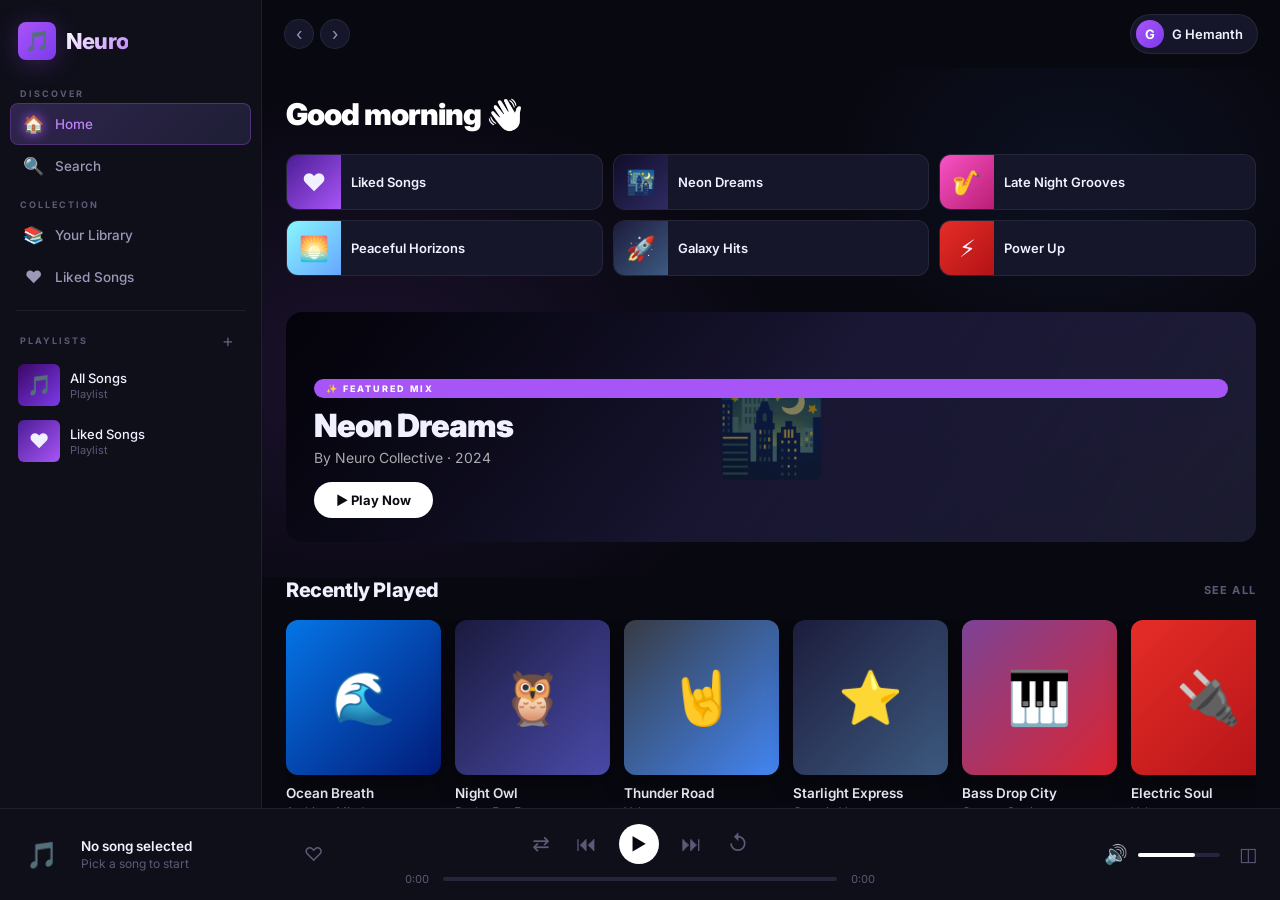
==== class.html/anti/neuro-music-app/frontend/index.html @ c32388c1 "Add files via upload" ====
<!DOCTYPE html>
<html lang="en">
<head>
    <meta charset="UTF-8">
    <meta name="viewport" content="width=device-width, initial-scale=1.0">
    <title>Neuro Music — Music for Everyone</title>
    <meta name="description" content="Neuro Music — Stream your favorite songs, discover new artists, and create playlists. Your music, your way.">
    <link rel="preconnect" href="https://fonts.googleapis.com">
    <link rel="preconnect" href="https://fonts.gstatic.com" crossorigin>
    <link href="https://fonts.googleapis.com/css2?family=Inter:ital,opsz,wght@0,14..32,300;0,14..32,400;0,14..32,500;0,14..32,600;0,14..32,700;0,14..32,800;0,14..32,900;1,14..32,400&display=swap" rel="stylesheet">
    <style>
        /* ===== RESET ===== */
        *, *::before, *::after { margin:0; padding:0; box-sizing:border-box; }
        a { text-decoration:none; color:inherit; }
        button { font-family: inherit; cursor:pointer; }
        input { font-family: inherit; }

        /* ===== DESIGN TOKENS ===== */
        :root {
            --bg-base:        #080810;
            --bg-elevated:    #0f0f1a;
            --bg-card:        #16162a;
            --bg-highlight:   #1e1e35;
            --bg-hover:       #252540;

            --accent:         #a855f7;
            --accent-light:   #c084fc;
            --accent-dark:    #7c3aed;
            --accent-glow:    rgba(168,85,247,0.25);
            --accent-glow2:   rgba(168,85,247,0.12);

            --pink:           #ec4899;
            --blue:           #3b82f6;
            --cyan:           #22d3ee;
            --green:          #22c55e;
            --yellow:         #eab308;
            --orange:         #f97316;
            --red:            #ef4444;

            --text-primary:   #f1f0ff;
            --text-secondary: #9b98b8;
            --text-muted:     #5c5a78;

            --border:         rgba(255,255,255,0.07);
            --border-subtle:  rgba(255,255,255,0.04);
            --border-accent:  rgba(168,85,247,0.35);

            --sidebar-w:      262px;
            --player-h:       92px;
            --np-w:           310px;

            --ease:           cubic-bezier(0.4,0,0.2,1);
            --t1:             0.15s;
            --t2:             0.25s;
            --t3:             0.4s;
            --radius-sm:      8px;
            --radius-md:      12px;
            --radius-lg:      16px;
            --radius-xl:      24px;
            --radius-pill:    999px;
        }

        html, body { height:100%; overflow:hidden; background:var(--bg-base); color:var(--text-primary); font-family:'Inter',system-ui,sans-serif; font-size:14px; -webkit-font-smoothing:antialiased; }

        /* ===== SCROLLBAR ===== */
        ::-webkit-scrollbar { width:5px; height:5px; }
        ::-webkit-scrollbar-track { background:transparent; }
        ::-webkit-scrollbar-thumb { background:var(--bg-hover); border-radius:3px; }
        ::-webkit-scrollbar-thumb:hover { background:var(--text-muted); }

        /* ===== APP GRID ===== */
        #app {
            display:grid;
            grid-template-columns: var(--sidebar-w) 1fr;
            grid-template-rows: 1fr var(--player-h);
            height:100vh;
            overflow:hidden;
        }

        /* ===== SIDEBAR ===== */
        #sidebar {
            grid-row:1; grid-column:1;
            background:var(--bg-elevated);
            border-right:1px solid var(--border);
            display:flex; flex-direction:column;
            overflow:hidden; z-index:10;
        }

        .sidebar-logo {
            padding:22px 18px 16px;
            display:flex; align-items:center; gap:10px;
            flex-shrink:0;
        }

        .logo-icon {
            width:38px; height:38px;
            background:linear-gradient(135deg, var(--accent), var(--accent-dark));
            border-radius:var(--radius-sm);
            display:flex; align-items:center; justify-content:center;
            font-size:20px;
            box-shadow:0 4px 24px var(--accent-glow);
            flex-shrink:0;
        }

        .logo-text {
            font-size:22px; font-weight:800; letter-spacing:-0.8px;
            background:linear-gradient(135deg,#fff 0%,var(--accent-light) 100%);
            -webkit-background-clip:text; -webkit-text-fill-color:transparent; background-clip:text;
        }

        .sidebar-nav { padding:0 10px 4px; flex-shrink:0; }

        .nav-section-label {
            font-size:9px; font-weight:700; text-transform:uppercase; letter-spacing:2px;
            color:var(--text-muted); padding:12px 10px 4px;
        }

        .nav-item {
            display:flex; align-items:center; gap:12px;
            padding:10px 12px; border-radius:var(--radius-sm);
            color:var(--text-secondary); font-weight:500; font-size:13.5px;
            transition:all var(--t1) var(--ease);
            cursor:pointer; position:relative; overflow:hidden;
            border:1px solid transparent;
        }
        .nav-item::before {
            content:''; position:absolute; inset:0;
            background:linear-gradient(135deg,var(--accent-glow2),transparent);
            opacity:0; transition:opacity var(--t1) var(--ease);
        }
        .nav-item:hover { color:var(--text-primary); background:var(--bg-hover); }
        .nav-item.active { color:var(--accent-light); background:var(--bg-highlight); border-color:var(--border-accent); }
        .nav-item.active::before { opacity:1; }
        .nav-item.active .nav-icon { filter:drop-shadow(0 0 6px var(--accent)); }

        .nav-icon { font-size:17px; width:20px; text-align:center; flex-shrink:0; }

        .sidebar-divider { height:1px; background:var(--border); margin:8px 16px; flex-shrink:0; }

        /* Library */
        .library-section { flex:1; overflow-y:auto; padding:0 10px 12px; }

        .library-header {
            display:flex; align-items:center; justify-content:space-between;
            padding:8px 10px 4px;
        }
        .library-title { font-size:9px; font-weight:700; text-transform:uppercase; letter-spacing:2px; color:var(--text-muted); }

        .icon-btn {
            background:none; border:none; color:var(--text-muted);
            display:flex; align-items:center; justify-content:center;
            width:26px; height:26px; border-radius:6px;
            font-size:18px; transition:all var(--t1) var(--ease);
        }
        .icon-btn:hover { color:var(--text-primary); background:var(--bg-hover); }
        .icon-btn.accent { background:var(--accent); color:#fff; }

        .playlist-item {
            display:flex; align-items:center; gap:10px;
            padding:7px 8px; border-radius:var(--radius-sm);
            cursor:pointer; transition:all var(--t1) var(--ease);
        }
        .playlist-item:hover { background:var(--bg-hover); }
        .playlist-item.active { background:var(--bg-highlight); }

        .playlist-thumb {
            width:42px; height:42px; border-radius:6px; flex-shrink:0;
            display:flex; align-items:center; justify-content:center;
            font-size:20px; overflow:hidden;
        }
        .playlist-info { flex:1; min-width:0; }
        .playlist-name { font-size:13px; font-weight:500; white-space:nowrap; overflow:hidden; text-overflow:ellipsis; }
        .playlist-meta { font-size:11px; color:var(--text-muted); margin-top:1px; }

        /* ===== MAIN ===== */
        #main {
            grid-row:1; grid-column:2;
            overflow:hidden; display:flex; flex-direction:column; position:relative;
        }

        /* Topbar */
        #topbar {
            flex-shrink:0;
            display:flex; align-items:center; justify-content:space-between;
            padding:14px 22px;
            background:linear-gradient(180deg, var(--bg-base) 0%, transparent 100%);
            position:relative; z-index:5;
        }
        .topbar-left { display:flex; gap:6px; }
        .topbar-btn {
            width:30px; height:30px; border-radius:50%;
            background:var(--bg-card); border:1px solid var(--border);
            color:var(--text-secondary); font-size:17px;
            display:flex; align-items:center; justify-content:center;
            transition:all var(--t1) var(--ease);
        }
        .topbar-btn:hover { background:var(--bg-hover); color:var(--text-primary); }

        .topbar-right { display:flex; align-items:center; gap:10px; }
        .user-chip {
            display:flex; align-items:center; gap:8px;
            background:var(--bg-card); border:1px solid var(--border);
            border-radius:var(--radius-pill); padding:5px 14px 5px 5px;
            cursor:pointer; transition:all var(--t1) var(--ease);
        }
        .user-chip:hover { background:var(--bg-hover); border-color:var(--border-accent); }
        .user-avatar {
            width:28px; height:28px; border-radius:50%;
            background:linear-gradient(135deg,var(--accent),var(--accent-dark));
            display:flex; align-items:center; justify-content:center;
            font-size:13px; font-weight:700; color:#fff;
        }
        .user-name { font-size:13px; font-weight:600; }

        /* Content */
        #content { flex:1; overflow-y:auto; overflow-x:hidden; }

        /* ===== VIEWS ===== */
        .view { display:none; animation:viewIn 0.28s var(--ease); }
        .view.active { display:block; }
        @keyframes viewIn { from { opacity:0; transform:translateY(10px); } to { opacity:1; transform:translateY(0); } }

        /* ===== HOME ===== */
        .home-header {
            padding:28px 24px 0;
            position:relative; overflow:hidden;
        }
        .home-header::before {
            content:''; position:absolute; inset:0;
            background:
                radial-gradient(ellipse 60% 80% at 10% 60%, rgba(168,85,247,0.12) 0%, transparent 70%),
                radial-gradient(ellipse 40% 60% at 80% 20%, rgba(59,130,246,0.08) 0%, transparent 60%);
            pointer-events:none;
        }
        .greeting {
            font-size:30px; font-weight:900; letter-spacing:-1px;
            background:linear-gradient(120deg,#fff 30%,var(--accent-light) 100%);
            -webkit-background-clip:text; -webkit-text-fill-color:transparent; background-clip:text;
            margin-bottom:22px; position:relative;
        }
        .quick-grid {
            display:grid; grid-template-columns:repeat(3,1fr); gap:10px;
            margin-bottom:36px; position:relative;
        }
        .quick-card {
            display:flex; align-items:center; gap:10px;
            background:var(--bg-card); border:1px solid var(--border);
            border-radius:var(--radius-md); overflow:hidden;
            cursor:pointer; transition:all var(--t2) var(--ease);
        }
        .quick-card:hover { background:var(--bg-hover); border-color:var(--border-accent); transform:translateY(-2px); box-shadow:0 8px 28px rgba(0,0,0,0.35); }
        .quick-thumb { width:54px; height:54px; flex-shrink:0; display:flex; align-items:center; justify-content:center; font-size:24px; }
        .quick-name { font-size:13px; font-weight:600; }

        /* Featured banner */
        .featured-banner {
            border-radius:var(--radius-lg); overflow:hidden;
            height:230px; cursor:pointer; position:relative; margin-bottom:36px;
        }
        .featured-bg { position:absolute; inset:0; display:flex; align-items:center; justify-content:center; font-size:90px; }
        .featured-overlay { position:absolute; inset:0; background:linear-gradient(120deg,rgba(0,0,0,0.75) 0%,rgba(0,0,0,0.25) 100%); }
        .featured-content { position:relative; z-index:2; padding:24px 28px; height:100%; display:flex; flex-direction:column; justify-content:flex-end; }
        .featured-tag { display:inline-block; background:var(--accent); color:#fff; font-size:9px; font-weight:800; text-transform:uppercase; letter-spacing:2px; padding:4px 12px; border-radius:var(--radius-pill); margin-bottom:10px; }
        .featured-title { font-size:32px; font-weight:900; letter-spacing:-1px; margin-bottom:6px; line-height:1.1; }
        .featured-sub { font-size:14px; color:rgba(255,255,255,0.65); margin-bottom:16px; }
        .featured-play {
            display:inline-flex; align-items:center; gap:8px;
            background:#fff; color:#0a0a10; border:none; border-radius:var(--radius-pill);
            padding:10px 22px; font-size:13px; font-weight:700; cursor:pointer;
            transition:all var(--t1) var(--ease); width:fit-content;
        }
        .featured-play:hover { transform:scale(1.04); box-shadow:0 8px 30px rgba(255,255,255,0.25); }

        /* Section */
        .section { padding:0 24px 36px; }
        .section-head { display:flex; align-items:center; justify-content:space-between; margin-bottom:18px; }
        .section-title { font-size:20px; font-weight:800; letter-spacing:-0.4px; }
        .see-all { font-size:11px; font-weight:700; text-transform:uppercase; letter-spacing:1.2px; color:var(--text-muted); cursor:pointer; transition:color var(--t1) var(--ease); }
        .see-all:hover { color:var(--accent-light); }

        .cards-row { display:flex; gap:14px; overflow-x:auto; padding-bottom:8px; }
        .cards-row::-webkit-scrollbar { height:0; }

        /* Music Card */
        .music-card { flex-shrink:0; width:155px; cursor:pointer; transition:transform var(--t2) var(--ease); }
        .music-card:hover { transform:translateY(-5px); }
        .music-card:hover .card-overlay { opacity:1; }
        .music-card:hover .card-play { transform:scale(1) translateY(0); opacity:1; }

        .card-art-wrap { position:relative; width:100%; aspect-ratio:1; border-radius:var(--radius-md); overflow:hidden; margin-bottom:10px; box-shadow:0 6px 24px rgba(0,0,0,0.45); }
        .card-art { width:100%; height:100%; display:flex; align-items:center; justify-content:center; font-size:52px; }
        .card-overlay { position:absolute; inset:0; background:rgba(0,0,0,0.45); opacity:0; transition:opacity var(--t2) var(--ease); display:flex; align-items:flex-end; justify-content:flex-end; padding:10px; }
        .card-play {
            width:46px; height:46px; border-radius:50%;
            background:var(--accent); border:none; color:#fff; font-size:18px;
            display:flex; align-items:center; justify-content:center;
            box-shadow:0 4px 20px rgba(168,85,247,0.6);
            transform:scale(0.85) translateY(8px); opacity:0;
            transition:all var(--t2) var(--ease);
        }
        .card-play:hover { transform:scale(1.06) translateY(0) !important; background:var(--accent-light); }
        .card-title { font-size:13.5px; font-weight:600; white-space:nowrap; overflow:hidden; text-overflow:ellipsis; margin-bottom:3px; }
        .card-sub { font-size:12px; color:var(--text-muted); white-space:nowrap; overflow:hidden; text-overflow:ellipsis; }

        .artist-card .card-art-wrap { border-radius:50%; }

        /* ===== SEARCH ===== */
        .search-top { padding:28px 24px 0; }
        .search-title { font-size:26px; font-weight:900; letter-spacing:-0.8px; margin-bottom:18px; }
        .search-box { position:relative; margin-bottom:32px; }
        .search-icon { position:absolute; left:16px; top:50%; transform:translateY(-50%); font-size:17px; color:var(--text-muted); pointer-events:none; }
        #search-input {
            width:100%; background:var(--bg-card); border:1px solid var(--border);
            border-radius:var(--radius-pill); padding:13px 20px 13px 46px;
            font-size:14.5px; color:var(--text-primary); outline:none;
            transition:all var(--t1) var(--ease);
        }
        #search-input:focus { border-color:var(--accent); box-shadow:0 0 0 3px var(--accent-glow); background:var(--bg-elevated); }
        #search-input::placeholder { color:var(--text-muted); }

        .genre-grid { display:grid; grid-template-columns:repeat(4,1fr); gap:12px; padding:0 24px 32px; }
        .genre-card { position:relative; aspect-ratio:1.65; border-radius:var(--radius-md); overflow:hidden; cursor:pointer; transition:transform var(--t2) var(--ease); }
        .genre-card:hover { transform:scale(1.03); }
        .genre-card:hover .genre-overlay { opacity:1; }
        .genre-bg { position:absolute; inset:0; }
        .genre-overlay { position:absolute; inset:0; background:rgba(0,0,0,0.2); opacity:0; transition:opacity var(--t1) var(--ease); }
        .genre-name { position:absolute; top:12px; left:14px; font-size:14px; font-weight:700; color:#fff; text-shadow:0 1px 4px rgba(0,0,0,0.5); }
        .genre-emoji { position:absolute; right:8px; bottom:-6px; font-size:44px; transform:rotate(20deg); opacity:0.85; }

        #search-results { padding:0 24px 32px; }
        .results-title { font-size:19px; font-weight:700; margin-bottom:16px; }

        /* ===== TRACK LIST ===== */
        .track-list { display:flex; flex-direction:column; gap:1px; }
        .tl-header {
            display:grid; grid-template-columns:46px 1fr 32px 52px;
            align-items:center; gap:8px;
            padding:6px 10px 10px;
            border-bottom:1px solid var(--border);
            margin-bottom:4px;
            color:var(--text-muted); font-size:11px; font-weight:700; text-transform:uppercase; letter-spacing:1.1px;
        }
        .track-row {
            display:grid; grid-template-columns:46px 1fr 32px 52px;
            align-items:center; gap:8px;
            padding:7px 10px; border-radius:var(--radius-sm);
            cursor:pointer; transition:background var(--t1) var(--ease);
        }
        .track-row:hover { background:var(--bg-hover); }
        .track-row.playing { background:var(--bg-highlight); }
        .track-row.playing .track-title { color:var(--accent-light); }

        .track-num-wrap { display:flex; align-items:center; justify-content:center; width:32px; }
        .track-num { color:var(--text-muted); font-size:13px; }
        .track-row:hover .track-num { display:none; }
        .track-play-ico { display:none; color:var(--accent); font-size:13px; }
        .track-row:hover .track-play-ico { display:flex; align-items:center; justify-content:center; }
        .track-row.playing .track-num { display:none; }
        .track-row.playing .track-play-ico { display:flex; }

        .track-info-cell { display:flex; align-items:center; gap:11px; min-width:0; }
        .track-art { width:42px; height:42px; border-radius:6px; flex-shrink:0; display:flex; align-items:center; justify-content:center; font-size:20px; }
        .track-text { min-width:0; }
        .track-title { font-size:14px; font-weight:500; white-space:nowrap; overflow:hidden; text-overflow:ellipsis; }
        .track-artist { font-size:12px; color:var(--text-muted); white-space:nowrap; overflow:hidden; text-overflow:ellipsis; margin-top:2px; }

        .like-btn {
            background:none; border:none; color:var(--text-muted); font-size:17px;
            padding:4px; cursor:pointer; transition:all var(--t1) var(--ease);
            opacity:0; display:flex; align-items:center; justify-content:center;
        }
        .track-row:hover .like-btn { opacity:1; }
        .like-btn.liked { color:var(--accent); opacity:1; }
        .like-btn:hover { transform:scale(1.25); }

        .track-dur { color:var(--text-muted); font-size:12.5px; text-align:right; font-variant-numeric:tabular-nums; }

        /* Playing bars animation */
        .play-bars { display:flex; align-items:flex-end; gap:2px; height:14px; }
        .play-bar { width:3px; border-radius:1.5px; background:var(--accent); animation:bars 0.7s ease-in-out infinite alternate; }
        .play-bar:nth-child(1) { animation-delay:0s; }
        .play-bar:nth-child(2) { animation-delay:0.15s; }
        .play-bar:nth-child(3) { animation-delay:0.05s; }
        .play-bar:nth-child(4) { animation-delay:0.25s; }
        @keyframes bars { from { height:20%; } to { height:100%; } }

        /* ===== LIBRARY / LIKED / ALBUM HERO ===== */
        .page-hero {
            padding:28px 24px 20px;
            display:flex; align-items:flex-end; gap:22px;
            position:relative; overflow:hidden;
        }
        .page-hero::before {
            content:''; position:absolute; inset:0;
            background:linear-gradient(180deg, rgba(168,85,247,0.14) 0%, transparent 100%);
            pointer-events:none;
        }
        .hero-art {
            width:180px; height:180px; border-radius:var(--radius-md); flex-shrink:0;
            display:flex; align-items:center; justify-content:center; font-size:70px;
            box-shadow:0 16px 60px rgba(0,0,0,0.55); position:relative;
        }
        .hero-art.round { border-radius:50%; }
        .hero-info { padding-bottom:6px; position:relative; }
        .hero-type { font-size:10px; font-weight:700; text-transform:uppercase; letter-spacing:2px; color:var(--text-secondary); margin-bottom:6px; }
        .hero-title { font-size:44px; font-weight:900; letter-spacing:-1.5px; line-height:1.05; margin-bottom:10px; }
        .hero-meta { font-size:13px; color:var(--text-secondary); display:flex; align-items:center; flex-wrap:wrap; gap:4px; }
        .dot { width:3px; height:3px; border-radius:50%; background:var(--text-muted); flex-shrink:0; }

        .page-controls {
            padding:14px 24px 18px; display:flex; align-items:center; gap:18px;
        }
        .big-play {
            width:56px; height:56px; border-radius:50%; border:none;
            background:var(--accent); color:#fff; font-size:22px;
            display:flex; align-items:center; justify-content:center;
            box-shadow:0 4px 24px var(--accent-glow);
            transition:all var(--t1) var(--ease);
        }
        .big-play:hover { transform:scale(1.07); background:var(--accent-light); box-shadow:0 8px 32px rgba(168,85,247,0.55); }
        .ctrl-icon { background:none; border:none; color:var(--text-muted); font-size:22px; padding:6px; transition:all var(--t1) var(--ease); display:flex; align-items:center; }
        .ctrl-icon:hover { color:var(--text-primary); transform:scale(1.1); }
        .ctrl-icon.active { color:var(--accent); }

        .empty-state { padding:48px 24px; text-align:center; color:var(--text-muted); line-height:1.8; }
        .empty-state .empty-icon { font-size:48px; margin-bottom:12px; }

        /* ===== PLAYER BAR ===== */
        #player {
            grid-row:2; grid-column:1/-1;
            background:var(--bg-elevated); border-top:1px solid var(--border);
            display:grid; grid-template-columns:1fr 2fr 1fr;
            align-items:center; padding:0 14px;
            z-index:100; backdrop-filter:blur(24px);
        }

        /* Player Left */
        .player-left { display:flex; align-items:center; gap:11px; min-width:0; }
        .player-art {
            width:56px; height:56px; border-radius:var(--radius-sm); flex-shrink:0;
            display:flex; align-items:center; justify-content:center; font-size:26px;
            cursor:pointer; transition:transform var(--t1) var(--ease);
        }
        .player-art:hover { transform:scale(1.05); }
        .player-track-info { min-width:0; flex:1; }
        .player-track-name { font-size:13.5px; font-weight:600; white-space:nowrap; overflow:hidden; text-overflow:ellipsis; margin-bottom:2px; }
        .player-track-artist { font-size:12px; color:var(--text-muted); white-space:nowrap; overflow:hidden; text-overflow:ellipsis; }
        #player-like { background:none; border:none; color:var(--text-muted); font-size:19px; padding:4px; transition:all var(--t1) var(--ease); flex-shrink:0; }
        #player-like.liked { color:var(--accent); }
        #player-like:hover { transform:scale(1.2); }

        /* Player Center */
        .player-center { display:flex; flex-direction:column; align-items:center; gap:8px; padding:10px 0; }
        .player-btns { display:flex; align-items:center; gap:18px; }
        .pb {
            background:none; border:none; color:var(--text-muted); font-size:21px;
            padding:4px; display:flex; align-items:center; justify-content:center;
            transition:all var(--t1) var(--ease);
        }
        .pb:hover { color:var(--text-primary); transform:scale(1.12); }
        .pb.active { color:var(--accent); }
        #play-pause {
            width:40px; height:40px; border-radius:50%; background:#fff;
            color:#080810; font-size:17px;
        }
        #play-pause:hover { transform:scale(1.08); box-shadow:0 4px 20px rgba(255,255,255,0.28); }

        .progress-wrap { display:flex; align-items:center; gap:9px; width:100%; max-width:480px; }
        .time { font-size:11px; color:var(--text-muted); min-width:34px; font-variant-numeric:tabular-nums; text-align:center; }
        .prog-bar {
            flex:1; height:4px; background:var(--bg-hover); border-radius:2px;
            cursor:pointer; position:relative; transition:height var(--t1) var(--ease);
        }
        .prog-bar:hover { height:6px; }
        .prog-fill { height:100%; border-radius:2px; background:#fff; pointer-events:none; transition:background var(--t1) var(--ease); position:relative; }
        .prog-bar:hover .prog-fill { background:var(--accent); }
        .prog-knob {
            position:absolute; right:-6px; top:50%; transform:translateY(-50%);
            width:12px; height:12px; border-radius:50%; background:#fff;
            opacity:0; pointer-events:none; transition:opacity var(--t1) var(--ease);
        }
        .prog-bar:hover .prog-knob { opacity:1; }

        /* Player Right */
        .player-right { display:flex; align-items:center; justify-content:flex-end; gap:10px; }
        .vol-wrap { display:flex; align-items:center; gap:7px; }
        .vol-btn { background:none; border:none; color:var(--text-muted); font-size:19px; padding:3px; transition:all var(--t1) var(--ease); }
        .vol-btn:hover { color:var(--text-primary); }
        .vol-slider { width:82px; height:4px; background:var(--bg-hover); border-radius:2px; cursor:pointer; position:relative; transition:height var(--t1) var(--ease); }
        .vol-slider:hover { height:6px; }
        .vol-fill { height:100%; background:#fff; border-radius:2px; pointer-events:none; }
        .np-btn { background:none; border:1px solid transparent; color:var(--text-muted); font-size:19px; padding:5px 8px; border-radius:var(--radius-sm); transition:all var(--t1) var(--ease); }
        .np-btn:hover { color:var(--text-primary); background:var(--bg-hover); }
        .np-btn.active { color:var(--accent); border-color:var(--border-accent); background:var(--bg-highlight); }

        /* ===== NOW PLAYING PANEL ===== */
        #np-panel {
            position:fixed; right:0; top:0; bottom:var(--player-h);
            width:var(--np-w); background:var(--bg-elevated); border-left:1px solid var(--border);
            display:flex; flex-direction:column;
            transform:translateX(105%); transition:transform var(--t3) var(--ease);
            z-index:50; overflow:hidden;
        }
        #np-panel.open { transform:translateX(0); }

        .np-head {
            display:flex; align-items:center; justify-content:space-between;
            padding:18px 18px 0; flex-shrink:0;
        }
        .np-label { font-size:10px; font-weight:700; text-transform:uppercase; letter-spacing:2px; color:var(--text-muted); }
        .np-close { background:none; border:none; color:var(--text-muted); font-size:20px; transition:color var(--t1); }
        .np-close:hover { color:var(--text-primary); }

        .np-art-wrap { padding:20px 18px 12px; flex-shrink:0; }
        .np-art {
            width:100%; aspect-ratio:1; border-radius:var(--radius-lg);
            display:flex; align-items:center; justify-content:center;
            box-shadow:0 20px 70px rgba(0,0,0,0.65); overflow:hidden; position:relative;
        }
        .np-art-emoji { font-size:90px; position:relative; z-index:1; }
        .np-art-glow { position:absolute; inset:0; background:radial-gradient(ellipse at center, rgba(168,85,247,0.22), transparent 70%); }

        .np-song-info { padding:0 18px 14px; flex-shrink:0; }
        .np-song-name { font-size:17px; font-weight:700; margin-bottom:3px; }
        .np-song-artist { font-size:13px; color:var(--text-muted); }

        #vis-canvas { width:100%; height:56px; flex-shrink:0; padding:0 18px; display:block; }

        .np-queue { flex:1; overflow-y:auto; padding:0 14px 14px; }
        .queue-label { font-size:10px; font-weight:700; text-transform:uppercase; letter-spacing:2px; color:var(--text-muted); padding:12px 4px 8px; }

        /* ===== TOAST ===== */
        #toast {
            position:fixed; bottom:calc(var(--player-h) + 18px); left:50%;
            transform:translateX(-50%) translateY(10px);
            background:var(--bg-highlight); border:1px solid var(--border-accent);
            border-radius:var(--radius-pill); padding:9px 20px;
            font-size:13px; font-weight:500; color:var(--text-primary);
            opacity:0; transition:all 0.28s var(--ease);
            pointer-events:none; z-index:9999; white-space:nowrap;
            box-shadow:0 8px 32px rgba(0,0,0,0.5);
        }
        #toast.show { opacity:1; transform:translateX(-50%) translateY(0); }

        /* ===== MODAL ===== */
        .modal-bg {
            position:fixed; inset:0; background:rgba(0,0,0,0.72);
            backdrop-filter:blur(5px); display:none;
            align-items:center; justify-content:center; z-index:999;
        }
        .modal-bg.open { display:flex; animation:viewIn 0.2s var(--ease); }
        .modal-box {
            background:var(--bg-elevated); border:1px solid var(--border);
            border-radius:var(--radius-xl); padding:32px; width:360px;
            box-shadow:0 32px 80px rgba(0,0,0,0.6);
        }
        .modal-title { font-size:20px; font-weight:800; margin-bottom:22px; }
        .modal-input {
            width:100%; background:var(--bg-card); border:1px solid var(--border);
            border-radius:var(--radius-sm); padding:12px 14px;
            font-size:14px; color:var(--text-primary); outline:none;
            transition:border-color var(--t1) var(--ease); margin-bottom:18px;
        }
        .modal-input:focus { border-color:var(--accent); }
        .modal-btns { display:flex; gap:10px; justify-content:flex-end; }
        .btn { padding:10px 22px; border-radius:var(--radius-pill); border:none; font-size:13.5px; font-weight:600; cursor:pointer; transition:all var(--t1) var(--ease); }
        .btn-ghost { background:transparent; color:var(--text-secondary); }
        .btn-ghost:hover { color:var(--text-primary); background:var(--bg-hover); }
        .btn-accent { background:var(--accent); color:#fff; }
        .btn-accent:hover { background:var(--accent-light); transform:scale(1.02); }

        /* ===== MINI PULSE for playing indicator ===== */
        @keyframes pulse { 0%,100%{opacity:1} 50%{opacity:0.45} }
    </style>
</head>
<body>

<div id="app">

    <!-- ============================
         SIDEBAR
    ============================= -->
    <aside id="sidebar">

        <div class="sidebar-logo">
            <div class="logo-icon">🎵</div>
            <span class="logo-text">Neuro</span>
        </div>

        <nav class="sidebar-nav">
            <div class="nav-section-label">Discover</div>
            <div class="nav-item active" id="nav-home" onclick="navigate('home')">
                <span class="nav-icon">🏠</span> Home
            </div>
            <div class="nav-item" id="nav-search" onclick="navigate('search')">
                <span class="nav-icon">🔍</span> Search
            </div>
            <div class="nav-section-label">Collection</div>
            <div class="nav-item" id="nav-library" onclick="navigate('library')">
                <span class="nav-icon">📚</span> Your Library
            </div>
            <div class="nav-item" id="nav-liked" onclick="navigate('liked')">
                <span class="nav-icon">❤️</span> Liked Songs
            </div>
        </nav>

        <div class="sidebar-divider"></div>

        <div class="library-section">
            <div class="library-header">
                <span class="library-title">Playlists</span>
                <button class="icon-btn" onclick="openModal()" title="Create playlist">+</button>
            </div>
            <div id="sidebar-playlists"></div>
        </div>

    </aside>

    <!-- ============================
         MAIN CONTENT
    ============================= -->
    <main id="main">

        <header id="topbar">
            <div class="topbar-left">
                <button class="topbar-btn" onclick="window.history.back()">‹</button>
                <button class="topbar-btn" onclick="window.history.forward()">›</button>
            </div>
            <div class="topbar-right">
                <div class="user-chip">
                    <div class="user-avatar">G</div>
                    <span class="user-name">G Hemanth</span>
                </div>
            </div>
        </header>

        <div id="content">

            <!-- HOME -->
            <div class="view active" id="view-home">
                <div class="home-header">
                    <h1 class="greeting" id="greeting"></h1>
                    <div class="quick-grid" id="quick-grid"></div>
                    <div class="featured-banner" id="featured-banner">
                        <div class="featured-bg" id="featured-bg"></div>
                        <div class="featured-overlay"></div>
                        <div class="featured-content">
                            <span class="featured-tag">✨ Featured Mix</span>
                            <div class="featured-title" id="featured-title">Neon Dreams</div>
                            <div class="featured-sub" id="featured-sub">By Neuro Collective · 2024</div>
                            <button class="featured-play" onclick="event.stopPropagation();playAlbum(1)">▶ Play Now</button>
                        </div>
                    </div>
                </div>
                <section class="section">
                    <div class="section-head">
                        <h2 class="section-title">Recently Played</h2>
                        <span class="see-all" onclick="navigate('library')">See all</span>
                    </div>
                    <div class="cards-row" id="row-recent"></div>
                </section>
                <section class="section">
                    <div class="section-head">
                        <h2 class="section-title">Albums</h2>
                        <span class="see-all">See all</span>
                    </div>
                    <div class="cards-row" id="row-albums"></div>
                </section>
                <section class="section">
                    <div class="section-head">
                        <h2 class="section-title">Artists</h2>
                        <span class="see-all">See all</span>
                    </div>
                    <div class="cards-row" id="row-artists"></div>
                </section>
            </div>

            <!-- SEARCH -->
            <div class="view" id="view-search">
                <div class="search-top">
                    <h1 class="search-title">Search</h1>
                    <div class="search-box">
                        <span class="search-icon">🔍</span>
                        <input type="text" id="search-input" placeholder="Artists, songs, albums, genres…" oninput="handleSearch(this.value)" autocomplete="off" spellcheck="false">
                    </div>
                </div>
                <div id="search-results" style="display:none;"></div>
                <div id="genre-section">
                    <div style="padding:4px 24px 14px; font-size:17px; font-weight:700;">Browse by Genre</div>
                    <div class="genre-grid" id="genre-grid"></div>
                </div>
            </div>

            <!-- LIBRARY -->
            <div class="view" id="view-library">
                <div class="page-hero">
                    <div class="hero-art" style="background:linear-gradient(135deg,#3b0764,#7c3aed,#a855f7);">📚</div>
                    <div class="hero-info">
                        <div class="hero-type">Collection</div>
                        <h1 class="hero-title">Your Library</h1>
                        <div class="hero-meta" id="library-meta"></div>
                    </div>
                </div>
                <div class="page-controls">
                    <button class="big-play" onclick="playAll()">▶</button>
                    <button class="ctrl-icon" id="lib-shuffle" onclick="toggleShuffle()" title="Shuffle">⇄</button>
                </div>
                <div class="section" style="padding-top:0;">
                    <div class="tl-header"><div>#</div><div>Title</div><div></div><div>⏱</div></div>
                    <div class="track-list" id="library-list"></div>
                </div>
            </div>

            <!-- LIKED -->
            <div class="view" id="view-liked">
                <div class="page-hero">
                    <div class="hero-art" style="background:linear-gradient(135deg,#4c1d95,#a855f7);font-size:60px;">❤️</div>
                    <div class="hero-info">
                        <div class="hero-type">Auto Playlist</div>
                        <h1 class="hero-title">Liked Songs</h1>
                        <div class="hero-meta" id="liked-meta"></div>
                    </div>
                </div>
                <div class="page-controls">
                    <button class="big-play" onclick="playLiked()">▶</button>
                    <button class="ctrl-icon">⇄</button>
                </div>
                <div class="section" style="padding-top:0;">
                    <div class="tl-header"><div>#</div><div>Title</div><div></div><div>⏱</div></div>
                    <div class="track-list" id="liked-list"></div>
                </div>
            </div>

            <!-- ALBUM PAGE -->
            <div class="view" id="view-album">
                <div class="page-hero" id="album-hero" style="background:transparent;">
                    <div class="hero-art" id="album-art"></div>
                    <div class="hero-info">
                        <div class="hero-type">Album</div>
                        <h1 class="hero-title" id="album-title"></h1>
                        <div class="hero-meta" id="album-meta"></div>
                    </div>
                </div>
                <div class="page-controls">
                    <button class="big-play" id="album-play-btn">▶</button>
                    <button class="ctrl-icon">⇄</button>
                </div>
                <div class="section" style="padding-top:0;">
                    <div class="tl-header"><div>#</div><div>Title</div><div></div><div>⏱</div></div>
                    <div class="track-list" id="album-list"></div>
                </div>
            </div>

            <!-- PLAYLIST PAGE -->
            <div class="view" id="view-playlist">
                <div class="page-hero" id="playlist-hero">
                    <div class="hero-art" id="playlist-art" style="background:linear-gradient(135deg,#4c1d95,#a855f7);">🎵</div>
                    <div class="hero-info">
                        <div class="hero-type">Playlist</div>
                        <h1 class="hero-title" id="playlist-title"></h1>
                        <div class="hero-meta" id="playlist-meta"></div>
                    </div>
                </div>
                <div class="page-controls">
                    <button class="big-play" id="pl-play-btn">▶</button>
                </div>
                <div class="section" style="padding-top:0;">
                    <div class="track-list" id="pl-list"></div>
                </div>
            </div>

        </div><!-- #content -->
    </main>

    <!-- ============================
         PLAYER BAR
    ============================= -->
    <footer id="player">

        <!-- Left: current track -->
        <div class="player-left">
            <div class="player-art" id="player-art" onclick="toggleNP()">🎵</div>
            <div class="player-track-info">
                <div class="player-track-name" id="player-name">No song selected</div>
                <div class="player-track-artist" id="player-artist">Pick a song to start</div>
            </div>
            <button id="player-like" onclick="toggleCurrentLike()" title="Like">♡</button>
        </div>

        <!-- Center: controls + progress -->
        <div class="player-center">
            <div class="player-btns">
                <button class="pb" id="shuffle-btn" onclick="toggleShuffle()" title="Shuffle">⇄</button>
                <button class="pb" onclick="prevTrack()" title="Previous">⏮</button>
                <button class="pb" id="play-pause" onclick="togglePlay()" title="Play">▶</button>
                <button class="pb" onclick="nextTrack()" title="Next">⏭</button>
                <button class="pb" id="repeat-btn" onclick="toggleRepeat()" title="Repeat">↺</button>
            </div>
            <div class="progress-wrap">
                <span class="time" id="cur-time">0:00</span>
                <div class="prog-bar" id="prog-bar" onclick="seekTo(event)">
                    <div class="prog-fill" id="prog-fill" style="width:0%">
                        <div class="prog-knob"></div>
                    </div>
                </div>
                <span class="time" id="tot-time">0:00</span>
            </div>
        </div>

        <!-- Right: volume + panel -->
        <div class="player-right">
            <div class="vol-wrap">
                <button class="vol-btn" id="vol-btn" onclick="toggleMute()" title="Mute">🔊</button>
                <div class="vol-slider" id="vol-slider" onclick="setVol(event)">
                    <div class="vol-fill" id="vol-fill" style="width:70%"></div>
                </div>
            </div>
            <button class="np-btn" id="np-toggle" onclick="toggleNP()" title="Now Playing">◫</button>
        </div>

    </footer>
</div>

<!-- ============================
     NOW PLAYING PANEL
============================= -->
<div id="np-panel">
    <div class="np-head">
        <span class="np-label">Now Playing</span>
        <button class="np-close" onclick="toggleNP()">✕</button>
    </div>
    <div class="np-art-wrap">
        <div class="np-art" id="np-art">
            <div class="np-art-glow"></div>
            <span class="np-art-emoji">🎵</span>
        </div>
    </div>
    <div class="np-song-info">
        <div class="np-song-name" id="np-name">Neuro Music</div>
        <div class="np-song-artist" id="np-artist">Select a song to play</div>
    </div>
    <canvas id="vis-canvas" height="56"></canvas>
    <div class="np-queue">
        <div class="queue-label">Up Next</div>
        <div id="queue-items"></div>
    </div>
</div>

<!-- Toast -->
<div id="toast"></div>

<!-- Create Playlist Modal -->
<div class="modal-bg" id="modal">
    <div class="modal-box">
        <div class="modal-title">Create Playlist</div>
        <input class="modal-input" id="pl-name-input" placeholder="Playlist name…" maxlength="60">
        <div class="modal-btns">
            <button class="btn btn-ghost" onclick="closeModal()">Cancel</button>
            <button class="btn btn-accent" onclick="createPlaylist()">Create</button>
        </div>
    </div>
</div>

<!-- ============================
     JAVASCRIPT
============================= -->
<script>
/* ===================================
   DATA
=================================== */
const SONGS = [
    { id:1,  title:"Night Owl",        artist:"Broke For Free",     album:"Neon Dreams",          albumId:1, genre:"Electronic", dur:213, emoji:"🦉",  grad:"linear-gradient(135deg,#1a1a3e,#4a4aaa)", url:"https://www.soundhelix.com/examples/mp3/SoundHelix-Song-1.mp3" },
    { id:2,  title:"Solar Winds",      artist:"Neuro Collective",   album:"Neon Dreams",          albumId:1, genre:"Electronic", dur:187, emoji:"☀️",  grad:"linear-gradient(135deg,#2d1b69,#11998e)", url:"https://www.soundhelix.com/examples/mp3/SoundHelix-Song-2.mp3" },
    { id:3,  title:"Midnight Drive",   artist:"Neuro Collective",   album:"Neon Dreams",          albumId:1, genre:"Electronic", dur:234, emoji:"🌙",  grad:"linear-gradient(135deg,#0f0c29,#302b63)", url:"https://www.soundhelix.com/examples/mp3/SoundHelix-Song-3.mp3" },
    { id:4,  title:"Velvet Thunder",   artist:"Nova Pulse",         album:"Synthwave Sessions",   albumId:2, genre:"Synthwave",  dur:198, emoji:"⚡",  grad:"linear-gradient(135deg,#4a00e0,#8e2de2)", url:"https://www.soundhelix.com/examples/mp3/SoundHelix-Song-4.mp3" },
    { id:5,  title:"Crystal Palace",   artist:"Nova Pulse",         album:"Synthwave Sessions",   albumId:2, genre:"Synthwave",  dur:221, emoji:"💎",  grad:"linear-gradient(135deg,#134e5e,#71b280)", url:"https://www.soundhelix.com/examples/mp3/SoundHelix-Song-5.mp3" },
    { id:6,  title:"Neon Rain",        artist:"Nova Pulse",         album:"Synthwave Sessions",   albumId:2, genre:"Synthwave",  dur:175, emoji:"🌧️", grad:"linear-gradient(135deg,#1565C0,#b92b27)", url:"https://www.soundhelix.com/examples/mp3/SoundHelix-Song-6.mp3" },
    { id:7,  title:"Jungle Rhythm",    artist:"The Groove Society", album:"Afrobeat Collective",  albumId:3, genre:"Afrobeat",   dur:256, emoji:"🌿",  grad:"linear-gradient(135deg,#093028,#237a57)", url:"https://www.soundhelix.com/examples/mp3/SoundHelix-Song-7.mp3" },
    { id:8,  title:"Lagos Nights",     artist:"The Groove Society", album:"Afrobeat Collective",  albumId:3, genre:"Afrobeat",   dur:243, emoji:"🏙️", grad:"linear-gradient(135deg,#f7971e,#ffd200)", url:"https://www.soundhelix.com/examples/mp3/SoundHelix-Song-8.mp3" },
    { id:9,  title:"Serene Valley",    artist:"Ambient Minds",      album:"Peaceful Horizons",    albumId:4, genre:"Ambient",    dur:312, emoji:"🏔️", grad:"linear-gradient(135deg,#89f7fe,#66a6ff)", url:"https://www.soundhelix.com/examples/mp3/SoundHelix-Song-9.mp3" },
    { id:10, title:"Ocean Breath",     artist:"Ambient Minds",      album:"Peaceful Horizons",    albumId:4, genre:"Ambient",    dur:289, emoji:"🌊",  grad:"linear-gradient(135deg,#0575e6,#021b79)", url:"https://www.soundhelix.com/examples/mp3/SoundHelix-Song-10.mp3" },
    { id:11, title:"Funk Machine",     artist:"Groove Station",     album:"Late Night Grooves",   albumId:5, genre:"Funk",       dur:198, emoji:"🎸",  grad:"linear-gradient(135deg,#f953c6,#b91d73)", url:"https://www.soundhelix.com/examples/mp3/SoundHelix-Song-11.mp3" },
    { id:12, title:"Bass Drop City",   artist:"Groove Station",     album:"Late Night Grooves",   albumId:5, genre:"Funk",       dur:214, emoji:"🎹",  grad:"linear-gradient(135deg,#7b4397,#dc2430)", url:"https://www.soundhelix.com/examples/mp3/SoundHelix-Song-12.mp3" },
    { id:13, title:"Starlight Express",artist:"Cosmic Voyage",      album:"Galaxy Hits",          albumId:6, genre:"Pop",        dur:203, emoji:"⭐",  grad:"linear-gradient(135deg,#1c1c3c,#3d5a80)", url:"https://www.soundhelix.com/examples/mp3/SoundHelix-Song-13.mp3" },
    { id:14, title:"Aurora Dance",     artist:"Cosmic Voyage",      album:"Galaxy Hits",          albumId:6, genre:"Pop",        dur:167, emoji:"🌌",  grad:"linear-gradient(135deg,#11998e,#38ef7d)", url:"https://www.soundhelix.com/examples/mp3/SoundHelix-Song-14.mp3" },
    { id:15, title:"Electric Soul",    artist:"Voltage",            album:"Power Up",             albumId:7, genre:"Rock",       dur:189, emoji:"🔌",  grad:"linear-gradient(135deg,#e52d27,#b31217)", url:"https://www.soundhelix.com/examples/mp3/SoundHelix-Song-15.mp3" },
    { id:16, title:"Thunder Road",     artist:"Voltage",            album:"Power Up",             albumId:7, genre:"Rock",       dur:225, emoji:"🤘",  grad:"linear-gradient(135deg,#373b44,#4286f4)", url:"https://www.soundhelix.com/examples/mp3/SoundHelix-Song-16.mp3" },
];

const ALBUMS = [
    { id:1, name:"Neon Dreams",         artist:"Neuro Collective",   emoji:"🌃", grad:"linear-gradient(135deg,#0f0c29,#302b63,#24243e)", year:2024 },
    { id:2, name:"Synthwave Sessions",  artist:"Nova Pulse",         emoji:"🌆", grad:"linear-gradient(135deg,#4a00e0,#8e2de2)",         year:2024 },
    { id:3, name:"Afrobeat Collective", artist:"The Groove Society", emoji:"🥁", grad:"linear-gradient(135deg,#093028,#237a57)",          year:2023 },
    { id:4, name:"Peaceful Horizons",   artist:"Ambient Minds",      emoji:"🌅", grad:"linear-gradient(135deg,#89f7fe,#66a6ff)",          year:2024 },
    { id:5, name:"Late Night Grooves",  artist:"Groove Station",     emoji:"🎷", grad:"linear-gradient(135deg,#f953c6,#b91d73)",          year:2023 },
    { id:6, name:"Galaxy Hits",         artist:"Cosmic Voyage",      emoji:"🚀", grad:"linear-gradient(135deg,#1c1c3c,#3d5a80)",          year:2024 },
    { id:7, name:"Power Up",            artist:"Voltage",            emoji:"⚡", grad:"linear-gradient(135deg,#e52d27,#b31217)",          year:2024 },
];

const GENRES = [
    { name:"Electronic", emoji:"🎛️", bg:"linear-gradient(135deg,#4a00e0,#8e2de2)" },
    { name:"Synthwave",  emoji:"🌆",  bg:"linear-gradient(135deg,#f953c6,#b91d73)" },
    { name:"Ambient",    emoji:"🌊",  bg:"linear-gradient(135deg,#0575e6,#021b79)" },
    { name:"Funk",       emoji:"🎸",  bg:"linear-gradient(135deg,#f7971e,#ffd200)" },
    { name:"Afrobeat",   emoji:"🥁",  bg:"linear-gradient(135deg,#093028,#237a57)" },
    { name:"Rock",       emoji:"🤘",  bg:"linear-gradient(135deg,#e52d27,#b31217)" },
    { name:"Pop",        emoji:"⭐",  bg:"linear-gradient(135deg,#11998e,#38ef7d)" },
    { name:"Jazz",       emoji:"🎺",  bg:"linear-gradient(135deg,#1c1c1c,#4e4e4e)" },
];

/* ===================================
   STATE
=================================== */
const S = {
    cur:     null,
    idx:     -1,
    queue:   [...SONGS],
    playing: false,
    shuffle: false,
    repeat:  false,
    mute:    false,
    vol:     0.7,
    liked:   JSON.parse(localStorage.getItem('neuro_liked')    || '[]'),
    pls:     JSON.parse(localStorage.getItem('neuro_pls')      || '[]'),
    view:    'home',
    npOpen:  false,
};

/* ===================================
   AUDIO
=================================== */
const aud = new Audio();
// Note: crossOrigin removed to avoid CORS issues with external audio sources
let actx, analyser, src, visCtx, visAnimId;

function initAudioCtx() {
    if (actx) return;
    try {
        actx     = new (window.AudioContext || window.webkitAudioContext)();
        analyser = actx.createAnalyser();
        analyser.fftSize = 64;
        // Only connect media element source once
        if (!src) {
            src = actx.createMediaElementSource(aud);
            src.connect(analyser);
            analyser.connect(actx.destination);
        }
    } catch(e) {
        console.warn('AudioContext init failed:', e);
        actx = null;
    }
}

/* --- Visualizer --- */
function initVis() {
    const c = document.getElementById('vis-canvas');
    if (!c) return;
    // Only init if not already running
    if (visCtx) return;
    resizeVis();
    drawVis();
}

function resizeVis() {
    const c = document.getElementById('vis-canvas');
    if (!c) return;
    const dpr = window.devicePixelRatio || 1;
    const cssW = c.parentElement ? c.parentElement.clientWidth - 36 : 260;
    const cssH = 56;
    c.width  = cssW * dpr;
    c.height = cssH * dpr;
    c.style.width  = cssW + 'px';
    c.style.height = cssH + 'px';
    if (!visCtx) visCtx = c.getContext('2d');
    visCtx.setTransform(dpr, 0, 0, dpr, 0, 0);
}

function drawVis() {
    visAnimId = requestAnimationFrame(drawVis);
    if (!visCtx) return;
    const c = document.getElementById('vis-canvas');
    if (!c) return;
    const W = c.clientWidth || 260;
    const H = c.clientHeight || 56;
    visCtx.clearRect(0, 0, W, H);

    if (!analyser || !S.playing) {
        visCtx.strokeStyle = 'rgba(168,85,247,0.3)';
        visCtx.lineWidth = 1.5;
        visCtx.beginPath();
        visCtx.moveTo(0, H / 2);
        visCtx.lineTo(W, H / 2);
        visCtx.stroke();
        return;
    }

    const buf = analyser.frequencyBinCount;
    const data = new Uint8Array(buf);
    analyser.getByteFrequencyData(data);
    const bw = (W / buf) * 2;
    let x = 0;
    for (let i = 0; i < buf; i++) {
        const bh = (data[i] / 255) * H;
        const hue = 265 + (i / buf) * 65;
        visCtx.fillStyle = `hsla(${hue},80%,65%,0.9)`;
        visCtx.fillRect(x, H - bh, Math.max(1, bw - 1), bh);
        x += bw;
    }
}

/* ===================================
   PLAYBACK
=================================== */
function playSong(song, queue) {
    if (queue) S.queue = queue;
    S.cur  = song;
    S.idx  = S.queue.findIndex(s => s.id === song.id);

    // Reset and load new source
    aud.pause();
    aud.currentTime = 0;
    aud.src = song.url;
    aud.volume = S.mute ? 0 : S.vol;

    // Init audio context on first real user interaction
    initAudioCtx();
    if (actx && actx.state === 'suspended') actx.resume();

    aud.load();
    aud.play().catch(err => {
        console.warn('Playback error:', err);
        showToast('⚠️ Audio unavailable — check your connection');
    });

    S.playing = true;
    refreshPlayer();
    refreshHighlights();
    renderQueue();
    document.title = `${song.title} — Neuro Music`;
}

function togglePlay() {
    if (!S.cur) return;
    if (S.playing) { aud.pause(); S.playing = false; }
    else           { aud.play(); S.playing = true; if(actx) actx.resume(); }
    refreshPlayer();
}

function nextTrack() {
    if (!S.queue.length) return;
    S.idx = S.shuffle
        ? Math.floor(Math.random() * S.queue.length)
        : (S.idx + 1) % S.queue.length;
    playSong(S.queue[S.idx]);
}

function prevTrack() {
    if (aud.currentTime > 3) { aud.currentTime = 0; return; }
    S.idx = (S.idx - 1 + S.queue.length) % S.queue.length;
    playSong(S.queue[S.idx]);
}

function toggleShuffle() {
    S.shuffle = !S.shuffle;
    document.getElementById('shuffle-btn').classList.toggle('active', S.shuffle);
    showToast(S.shuffle ? '🔀 Shuffle on' : '🔀 Shuffle off');
}

function toggleRepeat() {
    S.repeat = !S.repeat;
    aud.loop = S.repeat;
    document.getElementById('repeat-btn').classList.toggle('active', S.repeat);
    showToast(S.repeat ? '↺ Repeat on' : '↺ Repeat off');
}

function toggleMute() {
    S.mute = !S.mute;
    aud.volume = S.mute ? 0 : S.vol;
    document.getElementById('vol-btn').textContent  = S.mute ? '🔇' : '🔊';
    document.getElementById('vol-fill').style.width = S.mute ? '0%' : (S.vol * 100) + '%';
}

function setVol(e) {
    const r = document.getElementById('vol-slider').getBoundingClientRect();
    const v = Math.max(0, Math.min(1, (e.clientX - r.left) / r.width));
    S.vol = v; S.mute = false;
    aud.volume = v;
    document.getElementById('vol-fill').style.width = (v * 100) + '%';
    document.getElementById('vol-btn').textContent  = v < 0.01 ? '🔇' : v < 0.5 ? '🔉' : '🔊';
}

function seekTo(e) {
    if (!S.cur || !aud.duration) return;
    const r = document.getElementById('prog-bar').getBoundingClientRect();
    aud.currentTime = Math.max(0, Math.min(1, (e.clientX - r.left) / r.width)) * aud.duration;
}

/* --- Audio events --- */
aud.addEventListener('timeupdate', () => {
    if (!aud.duration) return;
    const p = (aud.currentTime / aud.duration) * 100;
    document.getElementById('prog-fill').style.width = p + '%';
    document.getElementById('cur-time').textContent  = fmt(aud.currentTime);
    document.getElementById('tot-time').textContent  = fmt(aud.duration);
});
aud.addEventListener('ended', () => { if (!S.repeat) nextTrack(); });
aud.addEventListener('play',  () => { S.playing = true;  refreshPlayer(); });
aud.addEventListener('pause', () => { S.playing = false; refreshPlayer(); });
aud.addEventListener('error', () => showToast('⚠️ Could not load track'));

function fmt(s) {
    if (isNaN(s)) return '0:00';
    return `${Math.floor(s/60)}:${String(Math.floor(s%60)).padStart(2,'0')}`;
}

/* ===================================
   PLAYER UI REFRESH
=================================== */
function refreshPlayer() {
    const s = S.cur;
    if (!s) return;

    // Left
    const pArt = document.getElementById('player-art');
    pArt.textContent = s.emoji;
    pArt.style.background = s.grad;
    document.getElementById('player-name').textContent   = s.title;
    document.getElementById('player-artist').textContent = s.artist;
    const liked = S.liked.includes(s.id);
    const lbtn = document.getElementById('player-like');
    lbtn.textContent = liked ? '♥' : '♡';
    lbtn.classList.toggle('liked', liked);

    // Center
    document.getElementById('play-pause').textContent = S.playing ? '⏸' : '▶';

    // NP Panel
    const npArt = document.getElementById('np-art');
    npArt.style.background = s.grad;
    npArt.querySelector('.np-art-emoji').textContent = s.emoji;
    document.getElementById('np-name').textContent   = s.title;
    document.getElementById('np-artist').textContent = s.artist;
}

function refreshHighlights() {
    document.querySelectorAll('.track-row').forEach(r => {
        const playing = parseInt(r.dataset.id) === S.cur?.id;
        r.classList.toggle('playing', playing);
        const numEl  = r.querySelector('.track-num');
        const icoEl  = r.querySelector('.track-play-ico');
        if (numEl) numEl.style.display  = playing ? 'none' : '';
        if (icoEl) icoEl.style.display  = playing ? 'flex'  : '';
    });
}

/* ===================================
   LIKES
=================================== */
function toggleLike(id, e) {
    if (e) e.stopPropagation();
    const i = S.liked.indexOf(id);
    if (i >= 0) { S.liked.splice(i, 1); showToast('💔 Removed from Liked Songs'); }
    else        { S.liked.push(id);      showToast('❤️ Added to Liked Songs'); }
    localStorage.setItem('neuro_liked', JSON.stringify(S.liked));
    // refresh all buttons for this id
    document.querySelectorAll(`.lb-${id}`).forEach(b => {
        b.textContent = S.liked.includes(id) ? '♥' : '♡';
        b.classList.toggle('liked', S.liked.includes(id));
    });
    if (S.cur?.id === id) {
        const lbtn = document.getElementById('player-like');
        lbtn.textContent = S.liked.includes(id) ? '♥' : '♡';
        lbtn.classList.toggle('liked', S.liked.includes(id));
    }
    if (S.view === 'liked') renderLiked();
}

function toggleCurrentLike() { if (S.cur) toggleLike(S.cur.id); }

/* ===================================
   NAVIGATION
=================================== */
function navigate(view) {
    S.view = view;
    document.querySelectorAll('.view').forEach(v => v.classList.remove('active'));
    document.querySelectorAll('.nav-item').forEach(n => n.classList.remove('active'));
    const vEl = document.getElementById('view-' + view);
    if (vEl) vEl.classList.add('active');
    const nEl = document.getElementById('nav-' + view);
    if (nEl) nEl.classList.add('active');

    if (view === 'home')    renderHome();
    if (view === 'library') renderLibrary();
    if (view === 'liked')   renderLiked();
}

function showAlbum(albumId) {
    S.view = 'album';
    document.querySelectorAll('.view').forEach(v => v.classList.remove('active'));
    document.querySelectorAll('.nav-item').forEach(n => n.classList.remove('active'));
    document.getElementById('view-album').classList.add('active');
    renderAlbum(albumId);
    document.getElementById('content').scrollTo(0, 0);
}

function showPlaylist(idx) {
    S.view = 'playlist';
    document.querySelectorAll('.view').forEach(v => v.classList.remove('active'));
    document.querySelectorAll('.nav-item').forEach(n => n.classList.remove('active'));
    document.getElementById('view-playlist').classList.add('active');
    renderPlaylist(idx);
    document.getElementById('content').scrollTo(0, 0);
}

/* ===================================
   RENDER: HOME
=================================== */
function renderHome() {
    const h = new Date().getHours();
    document.getElementById('greeting').textContent =
        h < 12 ? 'Good morning 👋' : h < 17 ? 'Good afternoon 👋' : 'Good evening 👋';

    // Quick grid
    const qg = document.getElementById('quick-grid');
    qg.innerHTML = '';
    const qPicks = [
        { name:'Liked Songs',       emoji:'❤️', grad:'linear-gradient(135deg,#4c1d95,#a855f7)', fn:()=>navigate('liked')   },
        { name:'Neon Dreams',       emoji:'🌃', grad:'linear-gradient(135deg,#0f0c29,#302b63)', fn:()=>showAlbum(1)          },
        { name:'Late Night Grooves',emoji:'🎷', grad:'linear-gradient(135deg,#f953c6,#b91d73)', fn:()=>showAlbum(5)          },
        { name:'Peaceful Horizons', emoji:'🌅', grad:'linear-gradient(135deg,#89f7fe,#66a6ff)', fn:()=>showAlbum(4)          },
        { name:'Galaxy Hits',       emoji:'🚀', grad:'linear-gradient(135deg,#1c1c3c,#3d5a80)', fn:()=>showAlbum(6)          },
        { name:'Power Up',          emoji:'⚡', grad:'linear-gradient(135deg,#e52d27,#b31217)', fn:()=>showAlbum(7)          },
    ];
    qPicks.forEach(p => {
        const d = document.createElement('div');
        d.className = 'quick-card';
        d.onclick = p.fn;
        d.innerHTML = `<div class="quick-thumb" style="background:${p.grad}">${p.emoji}</div><span class="quick-name">${p.name}</span>`;
        qg.appendChild(d);
    });

    // Featured banner
    const fb = document.getElementById('featured-bg');
    fb.style.background = ALBUMS[0].grad;
    fb.textContent = ALBUMS[0].emoji;
    document.getElementById('featured-banner').onclick = () => showAlbum(1);

    // Recently played (shuffle a few)
    const recent = [...SONGS].sort(()=>Math.random()-0.5).slice(0,6);
    renderCardRow('row-recent', recent.map(s => ({
        title:s.title, sub:s.artist, emoji:s.emoji, grad:s.grad, fn:()=>playSong(s,SONGS)
    })));

    // Albums
    renderCardRow('row-albums', ALBUMS.map(a => ({
        title:a.name, sub:a.artist, emoji:a.emoji, grad:a.grad, fn:()=>showAlbum(a.id)
    })));

    // Artists
    const artists = [...new Map(SONGS.map(s=>[s.artist,s])).values()];
    renderCardRow('row-artists', artists.map(s => ({
        title:s.artist, sub:'Artist', emoji:s.emoji, grad:s.grad, fn:()=>{
            const as = SONGS.filter(x=>x.artist===s.artist);
            playSong(as[0], as);
        }, circle:true
    })));
}

function renderCardRow(id, items) {
    const row = document.getElementById(id);
    if (!row) return;
    row.innerHTML = '';
    items.forEach(item => {
        const d = document.createElement('div');
        d.className = 'music-card' + (item.circle ? ' artist-card' : '');
        d.innerHTML = `
          <div class="card-art-wrap">
            <div class="card-art" style="background:${item.grad}">${item.emoji}</div>
            <div class="card-overlay">
              <button class="card-play">▶</button>
            </div>
          </div>
          <div class="card-title">${item.title}</div>
          <div class="card-sub">${item.sub}</div>
        `;
        d.onclick = item.fn;
        d.querySelector('.card-play').onclick = e => { e.stopPropagation(); item.fn(); };
        row.appendChild(d);
    });
}

/* ===================================
   RENDER: TRACK ROW
=================================== */
function trackRow(song, idx, queue) {
    const liked = S.liked.includes(song.id);
    const isPlaying = S.cur?.id === song.id;
    const d = document.createElement('div');
    d.className = 'track-row' + (isPlaying ? ' playing' : '');
    d.dataset.id = song.id;
    d.onclick = () => playSong(song, queue);
    d.innerHTML = `
      <div class="track-num-wrap">
        <span class="track-num" style="${isPlaying?'display:none':''}">${idx+1}</span>
        <span class="track-play-ico" style="${isPlaying?'display:flex':'display:none'}">
          ${isPlaying
            ? '<div class="play-bars"><div class="play-bar"></div><div class="play-bar"></div><div class="play-bar"></div><div class="play-bar"></div></div>'
            : '▶'}
        </span>
      </div>
      <div class="track-info-cell">
        <div class="track-art" style="background:${song.grad}">${song.emoji}</div>
        <div class="track-text">
          <div class="track-title">${song.title}</div>
          <div class="track-artist">${song.artist}</div>
        </div>
      </div>
      <button class="like-btn lb-${song.id} ${liked?'liked':''}" onclick="toggleLike(${song.id},event)">${liked?'♥':'♡'}</button>
      <div class="track-dur">${fmt(song.dur)}</div>
    `;
    return d;
}

/* ===================================
   RENDER: LIBRARY
=================================== */
function renderLibrary() {
    document.getElementById('library-meta').innerHTML =
        `<span>${SONGS.length} songs</span><span class="dot"></span><span>${ALBUMS.length} albums</span>`;
    const el = document.getElementById('library-list');
    el.innerHTML = '';
    SONGS.forEach((s,i) => el.appendChild(trackRow(s,i,SONGS)));
}

/* ===================================
   RENDER: LIKED
=================================== */
function renderLiked() {
    const liked = SONGS.filter(s => S.liked.includes(s.id));
    document.getElementById('liked-meta').innerHTML = `<span>${liked.length} song${liked.length!==1?'s':''}</span>`;
    const el = document.getElementById('liked-list');
    el.innerHTML = '';
    if (!liked.length) {
        el.innerHTML = '<div class="empty-state"><div class="empty-icon">♡</div>Songs you like will appear here.<br>Tap the heart on any track to add it.</div>';
        return;
    }
    liked.forEach((s,i) => el.appendChild(trackRow(s,i,liked)));
}

/* ===================================
   RENDER: ALBUM
=================================== */
function renderAlbum(id) {
    const album = ALBUMS.find(a => a.id === id);
    const songs = SONGS.filter(s => s.albumId === id);
    if (!album) return;

    document.getElementById('album-art').style.background = album.grad;
    document.getElementById('album-art').textContent = album.emoji;
    document.getElementById('album-title').textContent = album.name;
    document.getElementById('album-meta').innerHTML =
        `<span>${album.artist}</span><span class="dot"></span><span>${album.year}</span><span class="dot"></span><span>${songs.length} songs</span>`;

    document.getElementById('album-play-btn').onclick = () => { if(songs.length) playSong(songs[0], songs); };

    // Hero gradient tint
    document.getElementById('album-hero').style.background =
        `linear-gradient(180deg, rgba(0,0,0,0.35) 0%, transparent 100%), ${album.grad.replace('linear-gradient(135deg,','linear-gradient(180deg,').replace(/0%\)/, '0%, rgba(0,0,0,0)')}`;

    const el = document.getElementById('album-list');
    el.innerHTML = '';
    songs.forEach((s,i) => el.appendChild(trackRow(s,i,songs)));
}

/* ===================================
   RENDER: PLAYLIST
=================================== */
function renderPlaylist(idx) {
    const pl = S.pls[idx];
    if (!pl) return;
    const songs = SONGS.filter(s => pl.ids.includes(s.id));
    document.getElementById('playlist-title').textContent = pl.name;
    document.getElementById('playlist-meta').innerHTML = `<span>${songs.length} song${songs.length!==1?'s':''}</span>`;
    document.getElementById('pl-play-btn').onclick = () => { if(songs.length) playSong(songs[0],songs); else showToast('Playlist is empty'); };
    const el = document.getElementById('pl-list');
    el.innerHTML = '';
    if (!songs.length) {
        el.innerHTML = '<div class="empty-state"><div class="empty-icon">🎵</div>This playlist is empty.</div>';
        return;
    }
    songs.forEach((s,i) => el.appendChild(trackRow(s,i,songs)));
}

/* ===================================
   RENDER: SIDEBAR PLAYLISTS
=================================== */
function renderSidebar() {
    const el = document.getElementById('sidebar-playlists');
    el.innerHTML = '';

    const defaults = [
        { name:'All Songs',   emoji:'🎵', grad:'linear-gradient(135deg,#3b0764,#7c3aed)', fn:()=>navigate('library') },
        { name:'Liked Songs', emoji:'❤️', grad:'linear-gradient(135deg,#4c1d95,#a855f7)', fn:()=>navigate('liked')   },
    ];
    defaults.forEach(p => {
        const d = document.createElement('div');
        d.className = 'playlist-item';
        d.onclick = p.fn;
        d.innerHTML = `<div class="playlist-thumb" style="background:${p.grad}">${p.emoji}</div>
          <div class="playlist-info"><div class="playlist-name">${p.name}</div><div class="playlist-meta">Playlist</div></div>`;
        el.appendChild(d);
    });

    S.pls.forEach((pl,i) => {
        const d = document.createElement('div');
        d.className = 'playlist-item';
        d.onclick = () => showPlaylist(i);
        d.innerHTML = `<div class="playlist-thumb" style="background:linear-gradient(135deg,#4a00e0,#8e2de2)">🎵</div>
          <div class="playlist-info"><div class="playlist-name">${pl.name}</div><div class="playlist-meta">${pl.ids.length} songs</div></div>`;
        el.appendChild(d);
    });
}

/* ===================================
   RENDER: QUEUE
=================================== */
function renderQueue() {
    const el = document.getElementById('queue-items');
    el.innerHTML = '';
    const next = S.queue.slice(S.idx+1, S.idx+7);
    if (!next.length) {
        el.innerHTML = '<div style="padding:10px 4px;color:var(--text-muted);font-size:13px;">Nothing up next</div>';
        return;
    }
    next.forEach(s => {
        const d = document.createElement('div');
        d.className = 'playlist-item';
        d.onclick = () => playSong(s);
        d.innerHTML = `<div class="playlist-thumb" style="background:${s.grad};font-size:20px">${s.emoji}</div>
          <div class="playlist-info"><div class="playlist-name">${s.title}</div><div class="playlist-meta">${s.artist} · ${fmt(s.dur)}</div></div>`;
        el.appendChild(d);
    });
}

/* ===================================
   SEARCH
=================================== */
function renderGenres() {
    const g = document.getElementById('genre-grid');
    g.innerHTML = '';
    GENRES.forEach(ge => {
        const d = document.createElement('div');
        d.className = 'genre-card';
        d.innerHTML = `<div class="genre-bg" style="background:${ge.bg}"></div>
          <div class="genre-overlay"></div>
          <div class="genre-name">${ge.name}</div>
          <div class="genre-emoji">${ge.emoji}</div>`;
        d.onclick = () => {
            document.getElementById('search-input').value = ge.name;
            handleSearch(ge.name);
        };
        g.appendChild(d);
    });
}

function handleSearch(q) {
    const resEl   = document.getElementById('search-results');
    const genreEl = document.getElementById('genre-section');
    if (!q.trim()) {
        resEl.style.display = 'none';
        genreEl.style.display = 'block';
        return;
    }
    genreEl.style.display = 'none';
    resEl.style.display = 'block';
    const ql = q.toLowerCase();
    const res = SONGS.filter(s =>
        s.title.toLowerCase().includes(ql) ||
        s.artist.toLowerCase().includes(ql) ||
        s.album.toLowerCase().includes(ql) ||
        s.genre.toLowerCase().includes(ql)
    );
    resEl.innerHTML = `<div class="results-title">Results for "${q}"</div>`;
    if (!res.length) {
        resEl.innerHTML += '<div class="empty-state"><div class="empty-icon">🔍</div>No results found.</div>';
        return;
    }
    const tl = document.createElement('div');
    tl.className = 'track-list';
    res.forEach((s,i) => tl.appendChild(trackRow(s,i,res)));
    resEl.appendChild(tl);
}

/* ===================================
   PLAYLISTS
=================================== */
function openModal() {
    const m = document.getElementById('modal');
    m.classList.add('open');
    const inp = document.getElementById('pl-name-input');
    inp.value = `My Playlist #${S.pls.length + 1}`;
    inp.focus(); inp.select();
}
function closeModal() { document.getElementById('modal').classList.remove('open'); }
function createPlaylist() {
    const name = document.getElementById('pl-name-input').value.trim();
    if (!name) return;
    S.pls.push({ name, ids:[] });
    localStorage.setItem('neuro_pls', JSON.stringify(S.pls));
    renderSidebar();
    closeModal();
    showToast(`✅ "${name}" created`);
}

/* ===================================
   NOW PLAYING PANEL
=================================== */
function toggleNP() {
    S.npOpen = !S.npOpen;
    document.getElementById('np-panel').classList.toggle('open', S.npOpen);
    document.getElementById('np-toggle').classList.toggle('active', S.npOpen);
    if (S.npOpen) initVis();
}

/* ===================================
   HELPERS
=================================== */
function playAll()    { playSong(SONGS[0], SONGS); }
function playLiked()  {
    const l = SONGS.filter(s => S.liked.includes(s.id));
    if (l.length) playSong(l[0], l);
    else showToast('❤️ Like some songs first!');
}
function playAlbum(id) {
    const songs = SONGS.filter(s => s.albumId === id);
    if (songs.length) playSong(songs[0], songs);
}

let toastTmr;
function showToast(msg) {
    const t = document.getElementById('toast');
    t.textContent = msg;
    t.classList.add('show');
    clearTimeout(toastTmr);
    toastTmr = setTimeout(() => t.classList.remove('show'), 2600);
}

/* ===================================
   KEYBOARD SHORTCUTS
=================================== */
document.addEventListener('keydown', e => {
    if (e.target.tagName === 'INPUT') return;
    if (e.code === 'Space')    { e.preventDefault(); togglePlay(); }
    if (e.code === 'ArrowRight' && e.altKey) nextTrack();
    if (e.code === 'ArrowLeft'  && e.altKey) prevTrack();
    if (e.code === 'KeyS'       && e.ctrlKey) { e.preventDefault(); toggleShuffle(); }
    if (e.code === 'KeyR'       && e.ctrlKey) { e.preventDefault(); toggleRepeat(); }
});

/* --- Close modal on backdrop --- */
document.getElementById('modal').addEventListener('click', function(e) {
    if (e.target === this) closeModal();
});
document.getElementById('pl-name-input').addEventListener('keydown', e => {
    if (e.key === 'Enter') createPlaylist();
});

/* ===================================
   INIT
=================================== */
(function init() {
    renderHome();
    renderSidebar();
    renderGenres();
    initVis();
    document.getElementById('vol-fill').style.width = (S.vol * 100) + '%';
})();
</script>
</body>
</html>
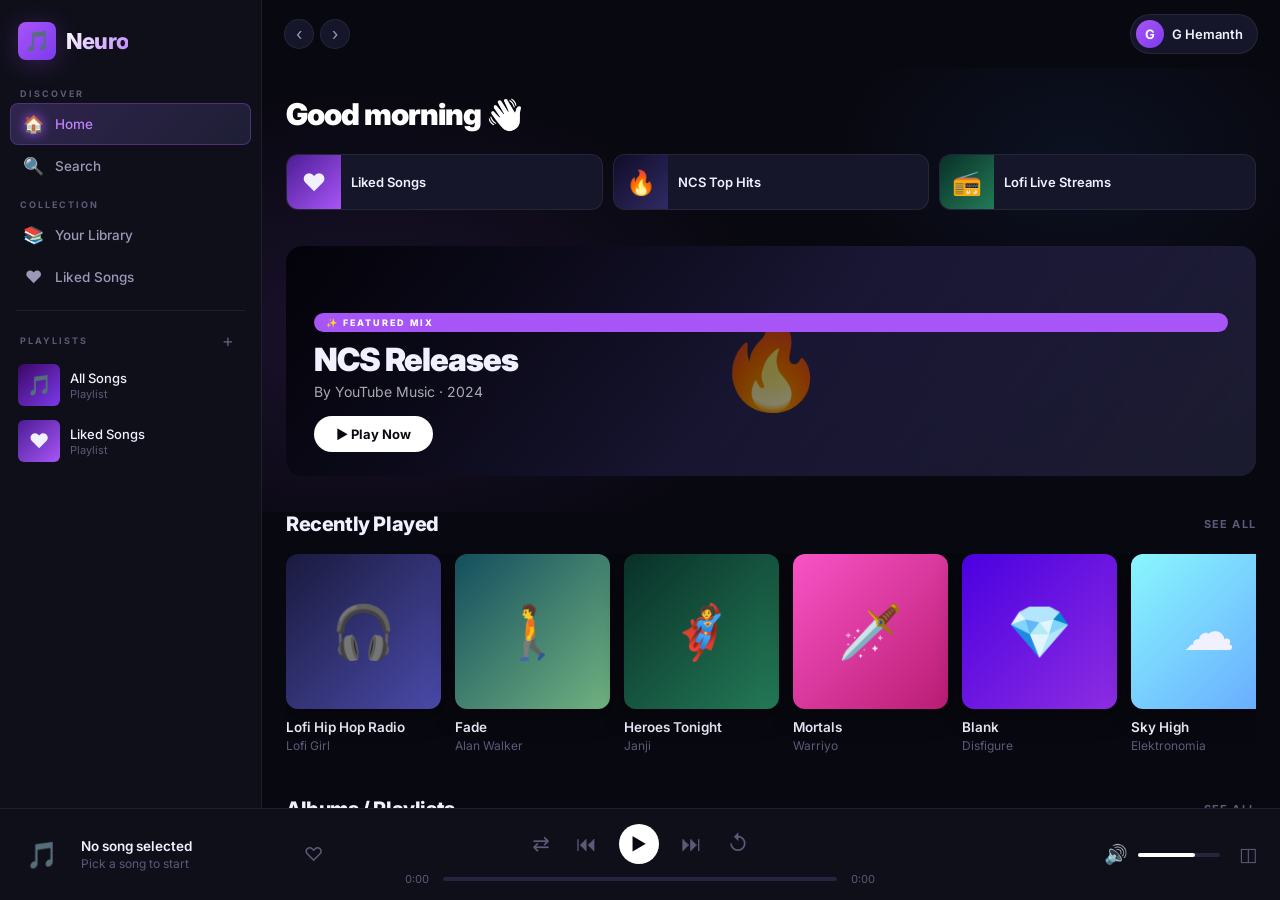
==== commit 79c644e7: "Add files via upload" ====
--- a/class.html/anti/neuro-music-app/frontend/index.html
+++ b/class.html/anti/neuro-music-app/frontend/index.html
@@ -569,11 +569,25 @@
         .btn-accent { background:var(--accent); color:#fff; }
         .btn-accent:hover { background:var(--accent-light); transform:scale(1.02); }
 
-        /* ===== MINI PULSE for playing indicator ===== */
-        @keyframes pulse { 0%,100%{opacity:1} 50%{opacity:0.45} }
+        /* ===== YT HIDDEN PLAYER ===== */
+        #yt-player-container {
+            position: absolute;
+            width: 200px;
+            height: 200px;
+            top: -9999px;
+            left: -9999px;
+            pointer-events: none;
+            opacity: 0;
+            visibility: hidden;
+        }
     </style>
 </head>
 <body>
+
+<!-- Hidden YouTube Player Container -->
+<div id="yt-player-container">
+    <div id="yt-player"></div>
+</div>
 
 <div id="app">
 
@@ -646,8 +660,8 @@
                         <div class="featured-overlay"></div>
                         <div class="featured-content">
                             <span class="featured-tag">✨ Featured Mix</span>
-                            <div class="featured-title" id="featured-title">Neon Dreams</div>
-                            <div class="featured-sub" id="featured-sub">By Neuro Collective · 2024</div>
+                            <div class="featured-title" id="featured-title">NCS Releases</div>
+                            <div class="featured-sub" id="featured-sub">By YouTube Music · 2024</div>
                             <button class="featured-play" onclick="event.stopPropagation();playAlbum(1)">▶ Play Now</button>
                         </div>
                     </div>
@@ -661,7 +675,7 @@
                 </section>
                 <section class="section">
                     <div class="section-head">
-                        <h2 class="section-title">Albums</h2>
+                        <h2 class="section-title">Albums / Playlists</h2>
                         <span class="see-all">See all</span>
                     </div>
                     <div class="cards-row" id="row-albums"></div>
@@ -736,7 +750,7 @@
                 <div class="page-hero" id="album-hero" style="background:transparent;">
                     <div class="hero-art" id="album-art"></div>
                     <div class="hero-info">
-                        <div class="hero-type">Album</div>
+                        <div class="hero-type">Playlist</div>
                         <h1 class="hero-title" id="album-title"></h1>
                         <div class="hero-meta" id="album-meta"></div>
                     </div>
@@ -866,35 +880,30 @@
 ============================= -->
 <script>
 /* ===================================
-   DATA
+   DATA (Using YouTube IDs)
 =================================== */
 const SONGS = [
-    { id:1,  title:"Night Owl",        artist:"Broke For Free",     album:"Neon Dreams",          albumId:1, genre:"Electronic", dur:213, emoji:"🦉",  grad:"linear-gradient(135deg,#1a1a3e,#4a4aaa)", url:"https://www.soundhelix.com/examples/mp3/SoundHelix-Song-1.mp3" },
-    { id:2,  title:"Solar Winds",      artist:"Neuro Collective",   album:"Neon Dreams",          albumId:1, genre:"Electronic", dur:187, emoji:"☀️",  grad:"linear-gradient(135deg,#2d1b69,#11998e)", url:"https://www.soundhelix.com/examples/mp3/SoundHelix-Song-2.mp3" },
-    { id:3,  title:"Midnight Drive",   artist:"Neuro Collective",   album:"Neon Dreams",          albumId:1, genre:"Electronic", dur:234, emoji:"🌙",  grad:"linear-gradient(135deg,#0f0c29,#302b63)", url:"https://www.soundhelix.com/examples/mp3/SoundHelix-Song-3.mp3" },
-    { id:4,  title:"Velvet Thunder",   artist:"Nova Pulse",         album:"Synthwave Sessions",   albumId:2, genre:"Synthwave",  dur:198, emoji:"⚡",  grad:"linear-gradient(135deg,#4a00e0,#8e2de2)", url:"https://www.soundhelix.com/examples/mp3/SoundHelix-Song-4.mp3" },
-    { id:5,  title:"Crystal Palace",   artist:"Nova Pulse",         album:"Synthwave Sessions",   albumId:2, genre:"Synthwave",  dur:221, emoji:"💎",  grad:"linear-gradient(135deg,#134e5e,#71b280)", url:"https://www.soundhelix.com/examples/mp3/SoundHelix-Song-5.mp3" },
-    { id:6,  title:"Neon Rain",        artist:"Nova Pulse",         album:"Synthwave Sessions",   albumId:2, genre:"Synthwave",  dur:175, emoji:"🌧️", grad:"linear-gradient(135deg,#1565C0,#b92b27)", url:"https://www.soundhelix.com/examples/mp3/SoundHelix-Song-6.mp3" },
-    { id:7,  title:"Jungle Rhythm",    artist:"The Groove Society", album:"Afrobeat Collective",  albumId:3, genre:"Afrobeat",   dur:256, emoji:"🌿",  grad:"linear-gradient(135deg,#093028,#237a57)", url:"https://www.soundhelix.com/examples/mp3/SoundHelix-Song-7.mp3" },
-    { id:8,  title:"Lagos Nights",     artist:"The Groove Society", album:"Afrobeat Collective",  albumId:3, genre:"Afrobeat",   dur:243, emoji:"🏙️", grad:"linear-gradient(135deg,#f7971e,#ffd200)", url:"https://www.soundhelix.com/examples/mp3/SoundHelix-Song-8.mp3" },
-    { id:9,  title:"Serene Valley",    artist:"Ambient Minds",      album:"Peaceful Horizons",    albumId:4, genre:"Ambient",    dur:312, emoji:"🏔️", grad:"linear-gradient(135deg,#89f7fe,#66a6ff)", url:"https://www.soundhelix.com/examples/mp3/SoundHelix-Song-9.mp3" },
-    { id:10, title:"Ocean Breath",     artist:"Ambient Minds",      album:"Peaceful Horizons",    albumId:4, genre:"Ambient",    dur:289, emoji:"🌊",  grad:"linear-gradient(135deg,#0575e6,#021b79)", url:"https://www.soundhelix.com/examples/mp3/SoundHelix-Song-10.mp3" },
-    { id:11, title:"Funk Machine",     artist:"Groove Station",     album:"Late Night Grooves",   albumId:5, genre:"Funk",       dur:198, emoji:"🎸",  grad:"linear-gradient(135deg,#f953c6,#b91d73)", url:"https://www.soundhelix.com/examples/mp3/SoundHelix-Song-11.mp3" },
-    { id:12, title:"Bass Drop City",   artist:"Groove Station",     album:"Late Night Grooves",   albumId:5, genre:"Funk",       dur:214, emoji:"🎹",  grad:"linear-gradient(135deg,#7b4397,#dc2430)", url:"https://www.soundhelix.com/examples/mp3/SoundHelix-Song-12.mp3" },
-    { id:13, title:"Starlight Express",artist:"Cosmic Voyage",      album:"Galaxy Hits",          albumId:6, genre:"Pop",        dur:203, emoji:"⭐",  grad:"linear-gradient(135deg,#1c1c3c,#3d5a80)", url:"https://www.soundhelix.com/examples/mp3/SoundHelix-Song-13.mp3" },
-    { id:14, title:"Aurora Dance",     artist:"Cosmic Voyage",      album:"Galaxy Hits",          albumId:6, genre:"Pop",        dur:167, emoji:"🌌",  grad:"linear-gradient(135deg,#11998e,#38ef7d)", url:"https://www.soundhelix.com/examples/mp3/SoundHelix-Song-14.mp3" },
-    { id:15, title:"Electric Soul",    artist:"Voltage",            album:"Power Up",             albumId:7, genre:"Rock",       dur:189, emoji:"🔌",  grad:"linear-gradient(135deg,#e52d27,#b31217)", url:"https://www.soundhelix.com/examples/mp3/SoundHelix-Song-15.mp3" },
-    { id:16, title:"Thunder Road",     artist:"Voltage",            album:"Power Up",             albumId:7, genre:"Rock",       dur:225, emoji:"🤘",  grad:"linear-gradient(135deg,#373b44,#4286f4)", url:"https://www.soundhelix.com/examples/mp3/SoundHelix-Song-16.mp3" },
+    { id:1,  title:"Lofi Hip Hop Radio", artist:"Lofi Girl",    album:"Lofi Beats",  albumId:3, genre:"Ambient",    dur:0,   emoji:"🎧", grad:"linear-gradient(135deg,#1a1a3e,#4a4aaa)", ytId:"jfKfPfyJRdk" },
+    { id:2,  title:"On & On",            artist:"Cartoon",      album:"NCS Release", albumId:1, genre:"Electronic", dur:208, emoji:"🎵", grad:"linear-gradient(135deg,#2d1b69,#11998e)", ytId:"K4DyBUG242c" },
+    { id:3,  title:"Invincible",         artist:"DEAF KEV",     album:"NCS Release", albumId:1, genre:"Electronic", dur:273, emoji:"⚡", grad:"linear-gradient(135deg,#0f0c29,#302b63)", ytId:"J2X5mJ3HDYE" },
+    { id:4,  title:"Blank",              artist:"Disfigure",    album:"NCS Release", albumId:1, genre:"Electronic", dur:209, emoji:"💎", grad:"linear-gradient(135deg,#4a00e0,#8e2de2)", ytId:"p7ZsBPK656s" },
+    { id:5,  title:"Fade",               artist:"Alan Walker",  album:"NCS Release", albumId:1, genre:"Electronic", dur:260, emoji:"🚶", grad:"linear-gradient(135deg,#134e5e,#71b280)", ytId:"bM7SZ5SBzyY" },
+    { id:6,  title:"My Heart",           artist:"Different Heaven", album:"NCS",     albumId:1, genre:"Electronic", dur:267, emoji:"❤️", grad:"linear-gradient(135deg,#1565C0,#b92b27)", ytId:"jK2aIUmmdP4" },
+    { id:7,  title:"Heroes Tonight",     artist:"Janji",        album:"NCS Release", albumId:1, genre:"Electronic", dur:208, emoji:"🦸", grad:"linear-gradient(135deg,#093028,#237a57)", ytId:"3nQNiWdeH2Q" },
+    { id:8,  title:"Cradles",            artist:"Sub Urban",    album:"NCS Release", albumId:1, genre:"Electronic", dur:209, emoji:"🍼", grad:"linear-gradient(135deg,#f7971e,#ffd200)", ytId:"Hn4sfC2PbhI" },
+    { id:9,  title:"Sky High",           artist:"Elektronomia", album:"NCS Release", albumId:1, genre:"Electronic", dur:238, emoji:"☁️", grad:"linear-gradient(135deg,#89f7fe,#66a6ff)", ytId:"TW9d8vYrVFQ" },
+    { id:10, title:"Fearless",           artist:"Lost Sky",     album:"NCS Release", albumId:1, genre:"Electronic", dur:194, emoji:"🦁", grad:"linear-gradient(135deg,#0575e6,#021b79)", ytId:"9rujCfYXhQc" },
+    { id:11, title:"Mortals",            artist:"Warriyo",      album:"NCS Release", albumId:1, genre:"Electronic", dur:228, emoji:"🗡️", grad:"linear-gradient(135deg,#f953c6,#b91d73)", ytId:"yJg-Y5byMMw" },
+    { id:12, title:"Hope",               artist:"Tobu",         album:"NCS Release", albumId:1, genre:"Electronic", dur:286, emoji:"🕊️", grad:"linear-gradient(135deg,#7b4397,#dc2430)", ytId:"EP625xQIGzs" },
+    { id:13, title:"Synthwave Radio",    artist:"Lofi Boy",     album:"Lofi Beats",  albumId:3, genre:"Synthwave",  dur:0,   emoji:"🌃", grad:"linear-gradient(135deg,#1c1c3c,#3d5a80)", ytId:"4xDzrUhVKcg" },
+    { id:14, title:"Infectious",         artist:"Tobu",         album:"NCS Release", albumId:1, genre:"Electronic", dur:256, emoji:"🦠", grad:"linear-gradient(135deg,#11998e,#38ef7d)", ytId:"ux8-EbW6DUI" },
+    { id:15, title:"Shine",              artist:"Spektrem",     album:"NCS Release", albumId:1, genre:"Electronic", dur:259, emoji:"✨", grad:"linear-gradient(135deg,#e52d27,#b31217)", ytId:"n4tK7LYFxI0" },
+    { id:16, title:"Dreams",             artist:"Lost Sky",     album:"NCS Release", albumId:1, genre:"Electronic", dur:215, emoji:"💤", grad:"linear-gradient(135deg,#373b44,#4286f4)", ytId:"SHFTHDncw0g" },
 ];
 
 const ALBUMS = [
-    { id:1, name:"Neon Dreams",         artist:"Neuro Collective",   emoji:"🌃", grad:"linear-gradient(135deg,#0f0c29,#302b63,#24243e)", year:2024 },
-    { id:2, name:"Synthwave Sessions",  artist:"Nova Pulse",         emoji:"🌆", grad:"linear-gradient(135deg,#4a00e0,#8e2de2)",         year:2024 },
-    { id:3, name:"Afrobeat Collective", artist:"The Groove Society", emoji:"🥁", grad:"linear-gradient(135deg,#093028,#237a57)",          year:2023 },
-    { id:4, name:"Peaceful Horizons",   artist:"Ambient Minds",      emoji:"🌅", grad:"linear-gradient(135deg,#89f7fe,#66a6ff)",          year:2024 },
-    { id:5, name:"Late Night Grooves",  artist:"Groove Station",     emoji:"🎷", grad:"linear-gradient(135deg,#f953c6,#b91d73)",          year:2023 },
-    { id:6, name:"Galaxy Hits",         artist:"Cosmic Voyage",      emoji:"🚀", grad:"linear-gradient(135deg,#1c1c3c,#3d5a80)",          year:2024 },
-    { id:7, name:"Power Up",            artist:"Voltage",            emoji:"⚡", grad:"linear-gradient(135deg,#e52d27,#b31217)",          year:2024 },
+    { id:1, name:"NCS Top Hits",        artist:"NoCopyrightSounds", emoji:"🔥", grad:"linear-gradient(135deg,#0f0c29,#302b63,#24243e)", year:2024 },
+    { id:3, name:"Lofi Live Streams",   artist:"Lofi Girl & Boy",   emoji:"📻", grad:"linear-gradient(135deg,#093028,#237a57)",          year:2024 },
 ];
 
 const GENRES = [
@@ -927,35 +936,76 @@
 };
 
 /* ===================================
-   AUDIO
-=================================== */
-const aud = new Audio();
-// Note: crossOrigin removed to avoid CORS issues with external audio sources
-let actx, analyser, src, visCtx, visAnimId;
-
-function initAudioCtx() {
-    if (actx) return;
-    try {
-        actx     = new (window.AudioContext || window.webkitAudioContext)();
-        analyser = actx.createAnalyser();
-        analyser.fftSize = 64;
-        // Only connect media element source once
-        if (!src) {
-            src = actx.createMediaElementSource(aud);
-            src.connect(analyser);
-            analyser.connect(actx.destination);
-        }
-    } catch(e) {
-        console.warn('AudioContext init failed:', e);
-        actx = null;
+   YOUTUBE API INTEGRATION
+=================================== */
+let ytPlayer = null;
+let ytReady = false;
+let progressInterval = null;
+
+// Dynamically load the YouTube IFrame API (more reliable than static script tag)
+const tag = document.createElement('script');
+tag.src = "https://www.youtube.com/iframe_api";
+const firstScriptTag = document.getElementsByTagName('script')[0];
+firstScriptTag.parentNode.insertBefore(tag, firstScriptTag);
+
+function onYouTubeIframeAPIReady() {
+    ytPlayer = new YT.Player('yt-player', {
+        height: '200',
+        width: '200',
+        playerVars: {
+            'autoplay': 0,
+            'controls': 0,
+            'disablekb': 1,
+            'fs': 0,
+            'playsinline': 1,
+            'origin': window.location.origin
+        },
+        events: {
+            'onReady': onPlayerReady,
+            'onStateChange': onPlayerStateChange,
+            'onError': onPlayerError
+        }
+    });
+}
+
+function onPlayerReady(event) {
+    ytReady = true;
+    ytPlayer.setVolume(S.vol * 100);
+    console.log("YouTube Player is ready!");
+}
+
+function onPlayerStateChange(event) {
+    // YT.PlayerState.PLAYING = 1, PAUSED = 2, ENDED = 0
+    if (event.data == YT.PlayerState.PLAYING) {
+        S.playing = true;
+        refreshPlayer();
+        startProgressTracking();
+    } else if (event.data == YT.PlayerState.PAUSED) {
+        S.playing = false;
+        refreshPlayer();
+        stopProgressTracking();
+    } else if (event.data == YT.PlayerState.ENDED) {
+        if (!S.repeat) {
+            nextTrack();
+        } else {
+            ytPlayer.seekTo(0);
+            ytPlayer.playVideo();
+        }
     }
 }
 
-/* --- Visualizer --- */
+function onPlayerError(event) {
+    showToast('⚠️ YouTube blocked this song or video is unavailable');
+    nextTrack();
+}
+
+/* ===================================
+   FAKE VISUALIZER (since YT API blocks Web Audio API)
+=================================== */
+let visCtx, visAnimId;
 function initVis() {
     const c = document.getElementById('vis-canvas');
     if (!c) return;
-    // Only init if not already running
     if (visCtx) return;
     resizeVis();
     drawVis();
@@ -984,7 +1034,7 @@
     const H = c.clientHeight || 56;
     visCtx.clearRect(0, 0, W, H);
 
-    if (!analyser || !S.playing) {
+    if (!S.playing) {
         visCtx.strokeStyle = 'rgba(168,85,247,0.3)';
         visCtx.lineWidth = 1.5;
         visCtx.beginPath();
@@ -994,13 +1044,15 @@
         return;
     }
 
-    const buf = analyser.frequencyBinCount;
-    const data = new Uint8Array(buf);
-    analyser.getByteFrequencyData(data);
+    const buf = 32;
     const bw = (W / buf) * 2;
     let x = 0;
+    const t = Date.now() / 150;
     for (let i = 0; i < buf; i++) {
-        const bh = (data[i] / 255) * H;
+        // Pseudo-random wave based on time and index for the fake visualizer
+        const noise = Math.sin(i * 0.8 + t) * Math.cos(i * 0.4 - t);
+        const bh = (Math.abs(noise) * H * 0.7) + (Math.random() * 10);
+        
         const hue = 265 + (i / buf) * 65;
         visCtx.fillStyle = `hsla(${hue},80%,65%,0.9)`;
         visCtx.fillRect(x, H - bh, Math.max(1, bw - 1), bh);
@@ -1009,29 +1061,21 @@
 }
 
 /* ===================================
-   PLAYBACK
+   PLAYBACK CONTROL
 =================================== */
 function playSong(song, queue) {
+    if (!ytReady) {
+        showToast("Player is still loading. Please wait a second.");
+        return;
+    }
+
     if (queue) S.queue = queue;
     S.cur  = song;
     S.idx  = S.queue.findIndex(s => s.id === song.id);
 
-    // Reset and load new source
-    aud.pause();
-    aud.currentTime = 0;
-    aud.src = song.url;
-    aud.volume = S.mute ? 0 : S.vol;
-
-    // Init audio context on first real user interaction
-    initAudioCtx();
-    if (actx && actx.state === 'suspended') actx.resume();
-
-    aud.load();
-    aud.play().catch(err => {
-        console.warn('Playback error:', err);
-        showToast('⚠️ Audio unavailable — check your connection');
-    });
-
+    ytPlayer.loadVideoById(song.ytId);
+    if (S.mute) ytPlayer.mute(); else ytPlayer.unMute();
+    
     S.playing = true;
     refreshPlayer();
     refreshHighlights();
@@ -1040,10 +1084,12 @@
 }
 
 function togglePlay() {
-    if (!S.cur) return;
-    if (S.playing) { aud.pause(); S.playing = false; }
-    else           { aud.play(); S.playing = true; if(actx) actx.resume(); }
-    refreshPlayer();
+    if (!S.cur || !ytReady) return;
+    if (S.playing) {
+        ytPlayer.pauseVideo();
+    } else {
+        ytPlayer.playVideo();
+    }
 }
 
 function nextTrack() {
@@ -1055,7 +1101,11 @@
 }
 
 function prevTrack() {
-    if (aud.currentTime > 3) { aud.currentTime = 0; return; }
+    if (!ytReady) return;
+    if (ytPlayer.getCurrentTime() > 3) { 
+        ytPlayer.seekTo(0); 
+        return; 
+    }
     S.idx = (S.idx - 1 + S.queue.length) % S.queue.length;
     playSong(S.queue[S.idx]);
 }
@@ -1068,48 +1118,67 @@
 
 function toggleRepeat() {
     S.repeat = !S.repeat;
-    aud.loop = S.repeat;
     document.getElementById('repeat-btn').classList.toggle('active', S.repeat);
     showToast(S.repeat ? '↺ Repeat on' : '↺ Repeat off');
 }
 
 function toggleMute() {
+    if(!ytReady) return;
     S.mute = !S.mute;
-    aud.volume = S.mute ? 0 : S.vol;
+    if (S.mute) ytPlayer.mute(); else ytPlayer.unMute();
     document.getElementById('vol-btn').textContent  = S.mute ? '🔇' : '🔊';
     document.getElementById('vol-fill').style.width = S.mute ? '0%' : (S.vol * 100) + '%';
 }
 
 function setVol(e) {
+    if(!ytReady) return;
     const r = document.getElementById('vol-slider').getBoundingClientRect();
     const v = Math.max(0, Math.min(1, (e.clientX - r.left) / r.width));
     S.vol = v; S.mute = false;
-    aud.volume = v;
+    ytPlayer.setVolume(v * 100);
+    ytPlayer.unMute();
     document.getElementById('vol-fill').style.width = (v * 100) + '%';
     document.getElementById('vol-btn').textContent  = v < 0.01 ? '🔇' : v < 0.5 ? '🔉' : '🔊';
 }
 
 function seekTo(e) {
-    if (!S.cur || !aud.duration) return;
+    if (!S.cur || !ytReady || ytPlayer.getDuration() == 0) return;
     const r = document.getElementById('prog-bar').getBoundingClientRect();
-    aud.currentTime = Math.max(0, Math.min(1, (e.clientX - r.left) / r.width)) * aud.duration;
-}
-
-/* --- Audio events --- */
-aud.addEventListener('timeupdate', () => {
-    if (!aud.duration) return;
-    const p = (aud.currentTime / aud.duration) * 100;
-    document.getElementById('prog-fill').style.width = p + '%';
-    document.getElementById('cur-time').textContent  = fmt(aud.currentTime);
-    document.getElementById('tot-time').textContent  = fmt(aud.duration);
-});
-aud.addEventListener('ended', () => { if (!S.repeat) nextTrack(); });
-aud.addEventListener('play',  () => { S.playing = true;  refreshPlayer(); });
-aud.addEventListener('pause', () => { S.playing = false; refreshPlayer(); });
-aud.addEventListener('error', () => showToast('⚠️ Could not load track'));
+    const percent = Math.max(0, Math.min(1, (e.clientX - r.left) / r.width));
+    ytPlayer.seekTo(percent * ytPlayer.getDuration(), true);
+    updateProgressUI();
+}
+
+/* --- Progress Tracking --- */
+function startProgressTracking() {
+    stopProgressTracking();
+    progressInterval = setInterval(updateProgressUI, 500);
+}
+
+function stopProgressTracking() {
+    if (progressInterval) clearInterval(progressInterval);
+}
+
+function updateProgressUI() {
+    if (!ytReady || !S.cur) return;
+    const current = ytPlayer.getCurrentTime() || 0;
+    const duration = ytPlayer.getDuration() || 0;
+    
+    // Live streams have 0 duration in YT api usually
+    if (duration > 0) {
+        const p = (current / duration) * 100;
+        document.getElementById('prog-fill').style.width = p + '%';
+        document.getElementById('cur-time').textContent  = fmt(current);
+        document.getElementById('tot-time').textContent  = fmt(duration);
+    } else {
+        document.getElementById('prog-fill').style.width = '100%';
+        document.getElementById('cur-time').textContent  = 'LIVE';
+        document.getElementById('tot-time').textContent  = 'LIVE';
+    }
+}
 
 function fmt(s) {
-    if (isNaN(s)) return '0:00';
+    if (isNaN(s) || !isFinite(s)) return '0:00';
     return `${Math.floor(s/60)}:${String(Math.floor(s%60)).padStart(2,'0')}`;
 }
 
@@ -1225,11 +1294,8 @@
     qg.innerHTML = '';
     const qPicks = [
         { name:'Liked Songs',       emoji:'❤️', grad:'linear-gradient(135deg,#4c1d95,#a855f7)', fn:()=>navigate('liked')   },
-        { name:'Neon Dreams',       emoji:'🌃', grad:'linear-gradient(135deg,#0f0c29,#302b63)', fn:()=>showAlbum(1)          },
-        { name:'Late Night Grooves',emoji:'🎷', grad:'linear-gradient(135deg,#f953c6,#b91d73)', fn:()=>showAlbum(5)          },
-        { name:'Peaceful Horizons', emoji:'🌅', grad:'linear-gradient(135deg,#89f7fe,#66a6ff)', fn:()=>showAlbum(4)          },
-        { name:'Galaxy Hits',       emoji:'🚀', grad:'linear-gradient(135deg,#1c1c3c,#3d5a80)', fn:()=>showAlbum(6)          },
-        { name:'Power Up',          emoji:'⚡', grad:'linear-gradient(135deg,#e52d27,#b31217)', fn:()=>showAlbum(7)          },
+        { name:'NCS Top Hits',      emoji:'🔥', grad:'linear-gradient(135deg,#0f0c29,#302b63)', fn:()=>showAlbum(1)          },
+        { name:'Lofi Live Streams', emoji:'📻', grad:'linear-gradient(135deg,#093028,#237a57)', fn:()=>showAlbum(3)          }
     ];
     qPicks.forEach(p => {
         const d = document.createElement('div');
@@ -1311,12 +1377,12 @@
       <div class="track-info-cell">
         <div class="track-art" style="background:${song.grad}">${song.emoji}</div>
         <div class="track-text">
-          <div class="track-title">${song.title}</div>
-          <div class="track-artist">${song.artist}</div>
+          <div class="track-title">${escapeHtml(song.title)}</div>
+          <div class="track-artist">${escapeHtml(song.artist)}</div>
         </div>
       </div>
       <button class="like-btn lb-${song.id} ${liked?'liked':''}" onclick="toggleLike(${song.id},event)">${liked?'♥':'♡'}</button>
-      <div class="track-dur">${fmt(song.dur)}</div>
+      <div class="track-dur">${song.dur > 0 ? fmt(song.dur) : 'LIVE'}</div>
     `;
     return d;
 }
@@ -1437,7 +1503,7 @@
         d.className = 'playlist-item';
         d.onclick = () => playSong(s);
         d.innerHTML = `<div class="playlist-thumb" style="background:${s.grad};font-size:20px">${s.emoji}</div>
-          <div class="playlist-info"><div class="playlist-name">${s.title}</div><div class="playlist-meta">${s.artist} · ${fmt(s.dur)}</div></div>`;
+          <div class="playlist-info"><div class="playlist-name">${s.title}</div><div class="playlist-meta">${s.artist} · ${s.dur > 0 ? fmt(s.dur) : 'LIVE'}</div></div>`;
         el.appendChild(d);
     });
 }
@@ -1463,32 +1529,64 @@
     });
 }
 
+let searchTimer;
+let activeSearchController;
+
 function handleSearch(q) {
+    clearTimeout(searchTimer);
+    const query = q.trim();
     const resEl   = document.getElementById('search-results');
     const genreEl = document.getElementById('genre-section');
-    if (!q.trim()) {
+    if (!query) {
+        activeSearchController?.abort();
         resEl.style.display = 'none';
         genreEl.style.display = 'block';
         return;
     }
+
     genreEl.style.display = 'none';
     resEl.style.display = 'block';
-    const ql = q.toLowerCase();
-    const res = SONGS.filter(s =>
-        s.title.toLowerCase().includes(ql) ||
-        s.artist.toLowerCase().includes(ql) ||
-        s.album.toLowerCase().includes(ql) ||
-        s.genre.toLowerCase().includes(ql)
-    );
-    resEl.innerHTML = `<div class="results-title">Results for "${q}"</div>`;
-    if (!res.length) {
-        resEl.innerHTML += '<div class="empty-state"><div class="empty-icon">🔍</div>No results found.</div>';
-        return;
+    resEl.innerHTML = `<div class="results-title">Searching YouTube Music for "${escapeHtml(query)}"…</div>`;
+    searchTimer = setTimeout(() => searchYouTube(query), 350);
+}
+
+async function searchYouTube(query) {
+    activeSearchController?.abort();
+    const controller = new AbortController();
+    activeSearchController = controller;
+
+    try {
+        const response = await fetch(`/api/search?q=${encodeURIComponent(query)}`, {
+            signal: controller.signal,
+        });
+        if (!response.ok) throw new Error(`Search request failed (${response.status})`);
+
+        const { results = [] } = await response.json();
+        if (controller.signal.aborted) return;
+
+        const resEl = document.getElementById('search-results');
+        resEl.innerHTML = `<div class="results-title">YouTube Music results for "${escapeHtml(query)}"</div>`;
+        if (!results.length) {
+            resEl.innerHTML += '<div class="empty-state"><div class="empty-icon">🔍</div>No playable matches found.</div>';
+            return;
+        }
+
+        const tl = document.createElement('div');
+        tl.className = 'track-list';
+        results.forEach((song, index) => tl.appendChild(trackRow(song, index, results)));
+        resEl.appendChild(tl);
+    } catch (error) {
+        if (error.name === 'AbortError') return;
+        console.error('YouTube Music search failed:', error);
+        document.getElementById('search-results').innerHTML =
+            `<div class="results-title">Search unavailable</div><div class="empty-state"><div class="empty-icon">⚠️</div>Could not reach YouTube Music. Check that the backend and your network connection are running.</div>`;
     }
-    const tl = document.createElement('div');
-    tl.className = 'track-list';
-    res.forEach((s,i) => tl.appendChild(trackRow(s,i,res)));
-    resEl.appendChild(tl);
+}
+
+function escapeHtml(value) {
+    const el = document.createElement('div');
+    el.textContent = value;
+    return el.innerHTML;
 }
 
 /* ===================================
